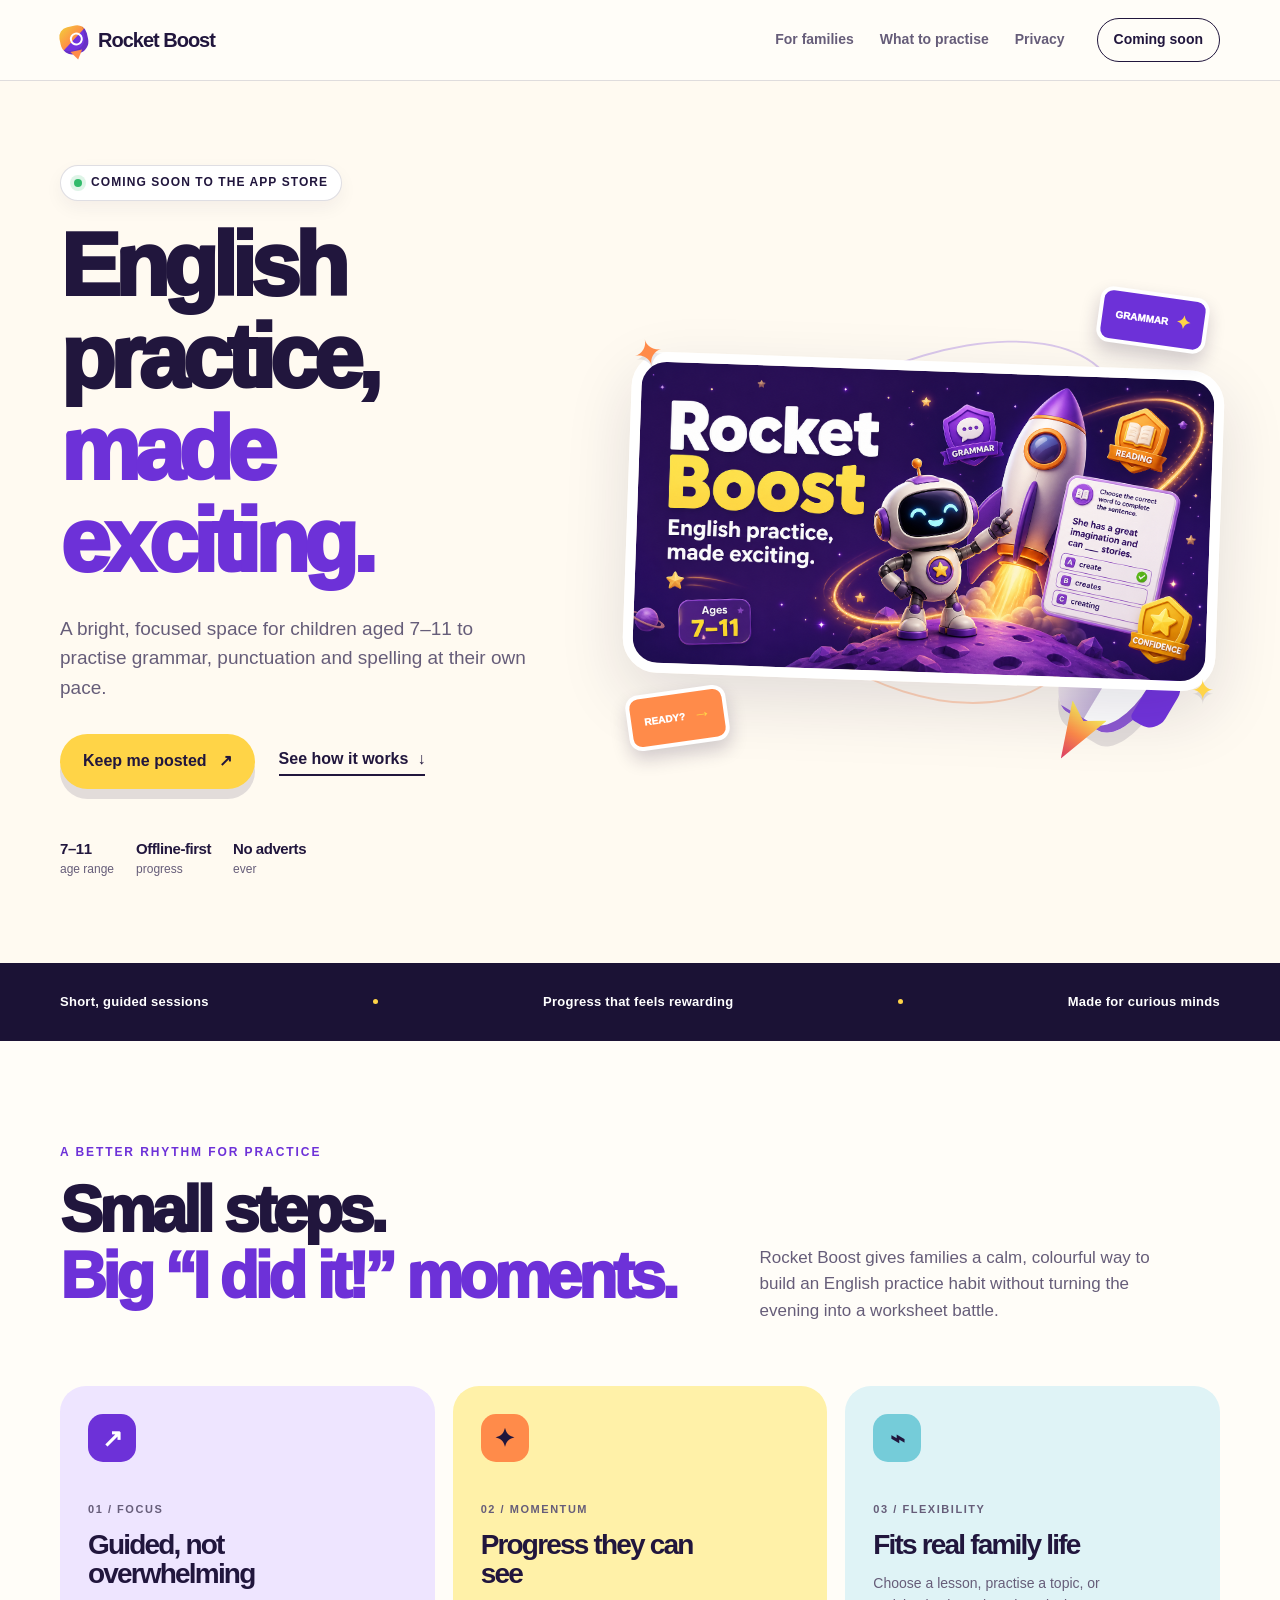
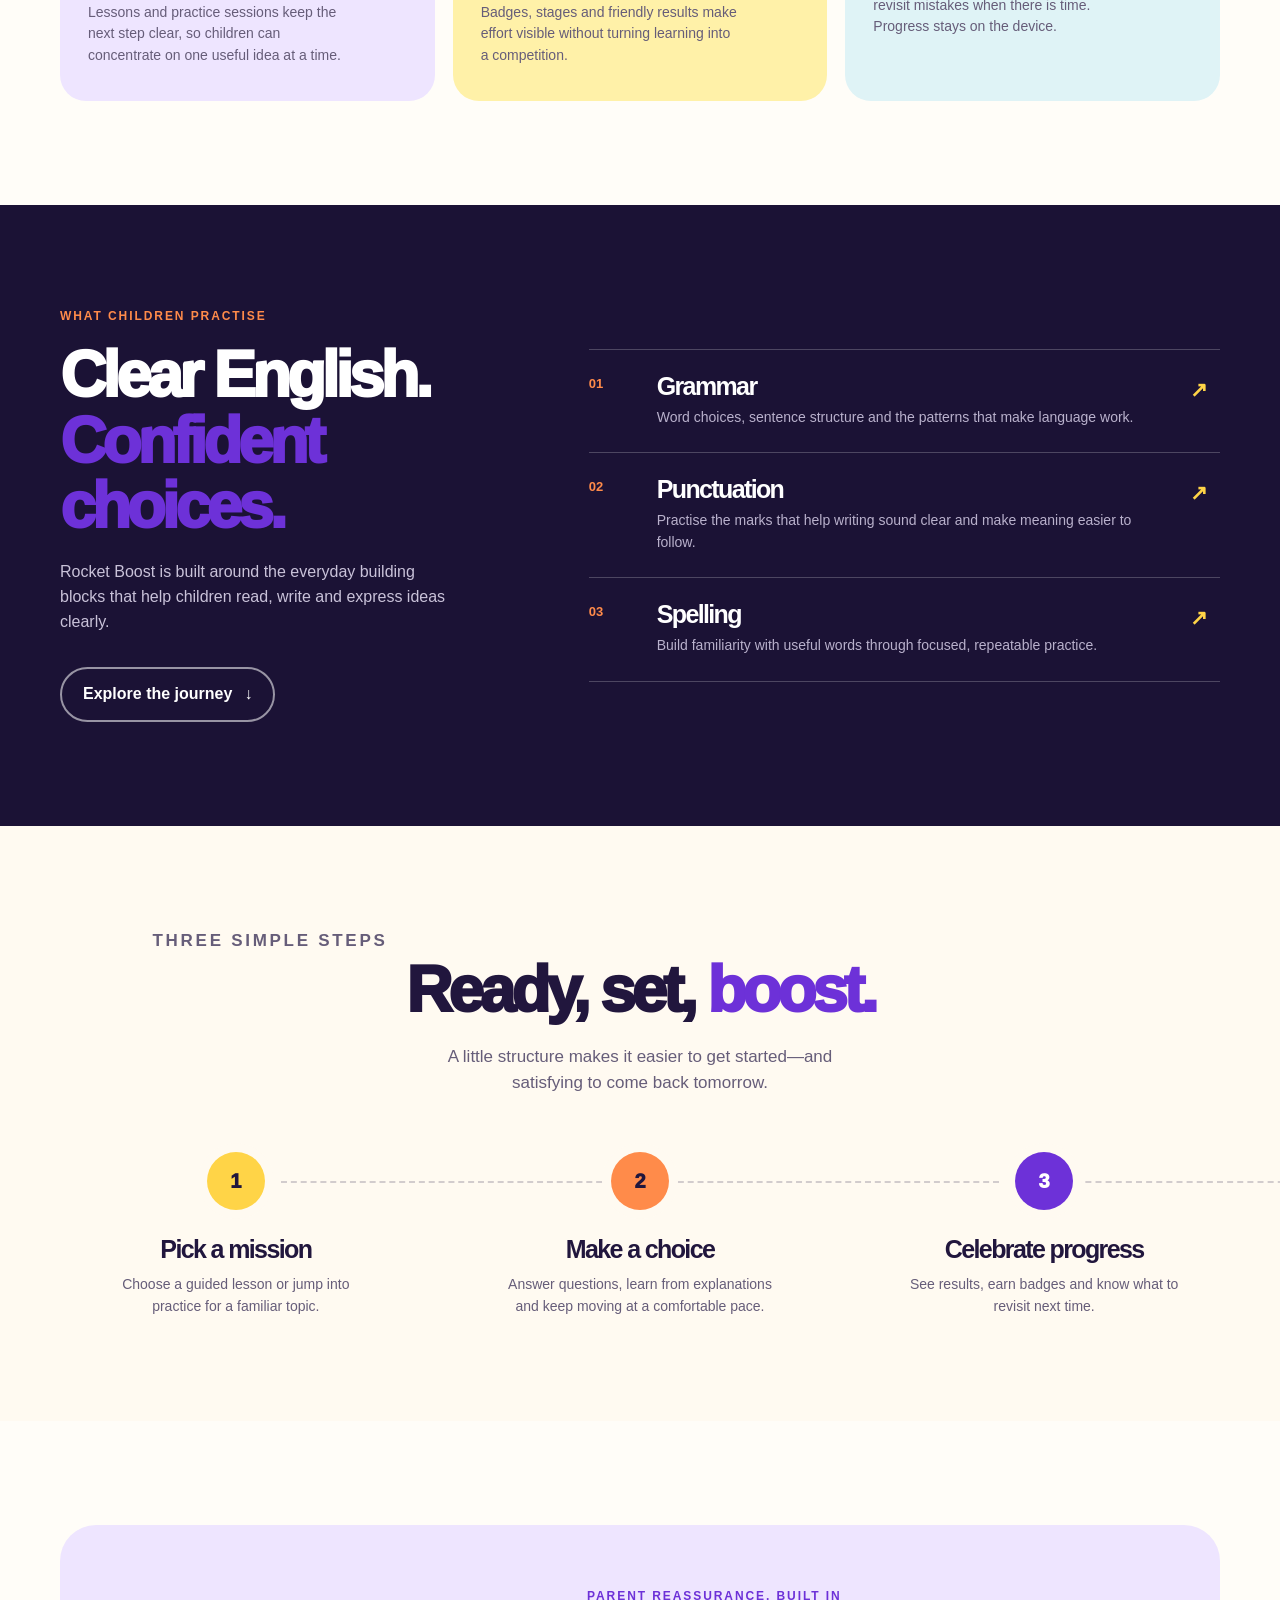
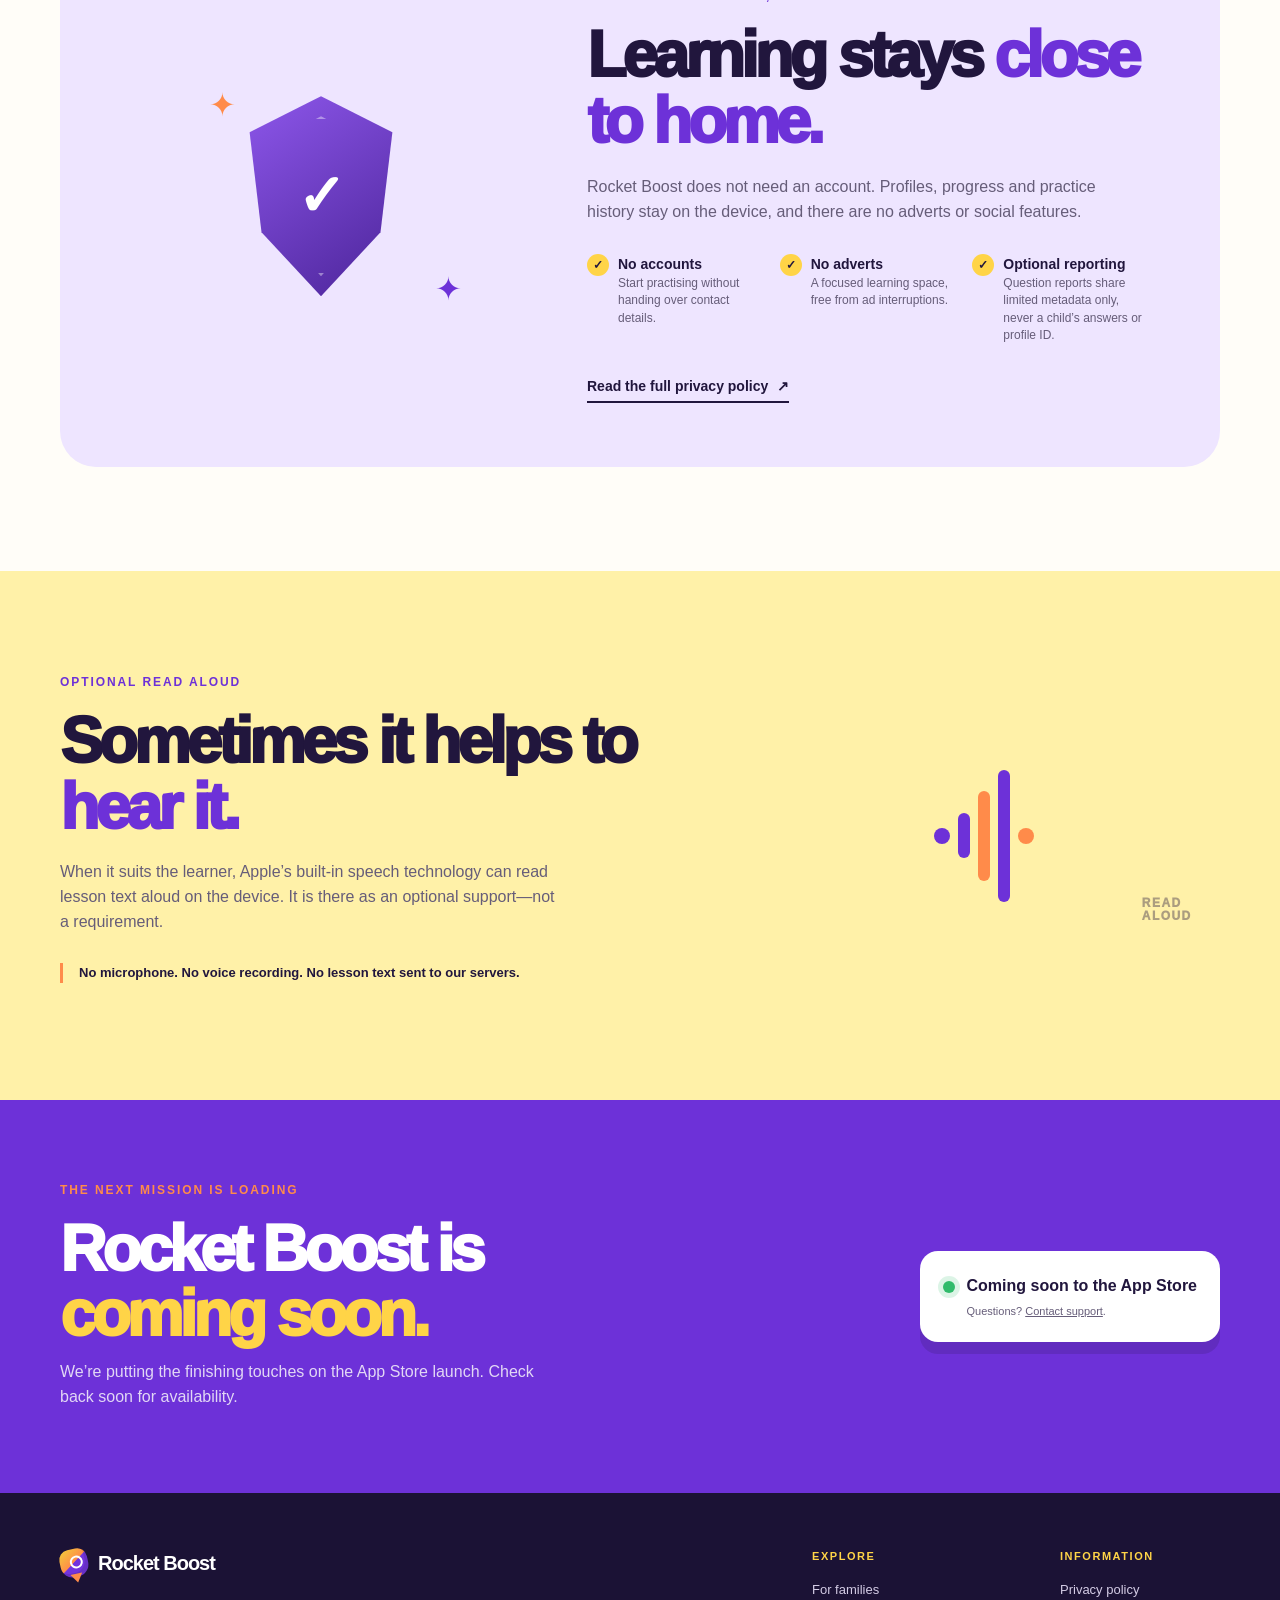
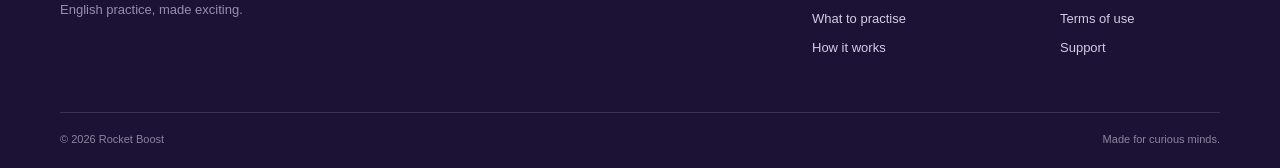
==== index.html @ f3c27bcc "Launch Rocket Boost Learning website" ====
<!doctype html>
<html lang="en-GB">
<head>
  <meta charset="utf-8">
  <meta name="viewport" content="width=device-width, initial-scale=1">
  <meta name="theme-color" content="#1b1235">
  <meta name="description" content="Rocket Boost makes English grammar, punctuation and spelling practice feel like a small, satisfying adventure.">
  <meta property="og:type" content="website">
  <meta property="og:title" content="Rocket Boost — English practice, made exciting.">
  <meta property="og:description" content="Guided English practice for children aged 7–11, with progress and badges that stay on the device.">
  <meta property="og:url" content="https://rocketboostlearning.github.io/">
  <meta property="og:image" content="https://rocketboostlearning.github.io/assets/og.png">
  <meta property="og:image:alt" content="Rocket Boost illustration with a friendly robot, a rocket and an English practice question">
  <meta name="twitter:card" content="summary_large_image">
  <meta name="twitter:title" content="Rocket Boost — English practice, made exciting.">
  <meta name="twitter:description" content="Guided English practice for children aged 7–11, with progress and badges that stay on the device.">
  <meta name="twitter:image" content="https://rocketboostlearning.github.io/assets/og.png">
  <link rel="canonical" href="https://rocketboostlearning.github.io/">
  <title>Rocket Boost | English practice, made exciting.</title>
  <link rel="stylesheet" href="./styles.css">
</head>
<body>
  <a class="skip-link" href="#main-content">Skip to content</a>

  <header class="site-header">
    <div class="shell nav-wrap">
      <a class="brand" href="./" aria-label="Rocket Boost home">
        <span class="brand-mark" aria-hidden="true"><span></span></span>
        <span>Rocket Boost</span>
      </a>
      <nav class="site-nav" aria-label="Main navigation">
        <a href="#why">For families</a>
        <a href="#practice">What to practise</a>
        <a href="#privacy">Privacy</a>
      </nav>
      <a class="nav-cta" href="#launch">Coming soon</a>
    </div>
  </header>

  <main id="main-content">
    <section class="hero section-pad">
      <div class="shell hero-grid">
        <div class="hero-copy">
          <p class="eyebrow"><span class="eyebrow-dot" aria-hidden="true"></span>Coming soon to the App Store</p>
          <h1>English practice,<br><em>made exciting.</em></h1>
          <p class="hero-lede">A bright, focused space for children aged 7–11 to practise grammar, punctuation and spelling at their own pace.</p>
          <div class="hero-actions">
            <a class="button button-primary" href="#launch">Keep me posted <span aria-hidden="true">↗</span></a>
            <a class="text-link" href="#why">See how it works <span aria-hidden="true">↓</span></a>
          </div>
          <div class="trust-row" aria-label="Product highlights">
            <span><strong>7–11</strong> age range</span>
            <span><strong>Offline-first</strong> progress</span>
            <span><strong>No adverts</strong> ever</span>
          </div>
        </div>
        <div class="hero-art">
          <div class="orbit orbit-one" aria-hidden="true"></div>
          <div class="orbit orbit-two" aria-hidden="true"></div>
          <div class="star star-one" aria-hidden="true">✦</div>
          <div class="star star-two" aria-hidden="true">✦</div>
          <div class="art-card art-card-top" aria-hidden="true"><span>GRAMMAR</span><b>✦</b></div>
          <div class="art-card art-card-bottom" aria-hidden="true"><span>READY?</span><b>→</b></div>
          <div class="rocket-scene" aria-hidden="true">
            <div class="rocket-window"></div>
            <div class="rocket-fin rocket-fin-left"></div>
            <div class="rocket-fin rocket-fin-right"></div>
            <div class="rocket-flame"></div>
          </div>
          <img class="hero-image" src="./assets/og.png" alt="Rocket Boost illustration with a friendly robot, a rocket and an English practice question">
        </div>
      </div>
    </section>

    <section class="signal-bar" aria-label="Rocket Boost features">
      <div class="shell signal-grid">
        <span>Short, guided sessions</span><i aria-hidden="true"></i>
        <span>Progress that feels rewarding</span><i aria-hidden="true"></i>
        <span>Made for curious minds</span>
      </div>
    </section>

    <section id="why" class="section-pad section-light">
      <div class="shell">
        <div class="section-intro split-intro">
          <div>
            <p class="kicker">A better rhythm for practice</p>
            <h2>Small steps.<br><span>Big “I did it!” moments.</span></h2>
          </div>
          <p>Rocket Boost gives families a calm, colourful way to build an English practice habit without turning the evening into a worksheet battle.</p>
        </div>
        <div class="feature-grid">
          <article class="feature-card feature-purple">
            <div class="feature-icon" aria-hidden="true">↗</div>
            <p class="card-number">01 / FOCUS</p>
            <h3>Guided, not overwhelming</h3>
            <p>Lessons and practice sessions keep the next step clear, so children can concentrate on one useful idea at a time.</p>
          </article>
          <article class="feature-card feature-yellow">
            <div class="feature-icon" aria-hidden="true">✦</div>
            <p class="card-number">02 / MOMENTUM</p>
            <h3>Progress they can see</h3>
            <p>Badges, stages and friendly results make effort visible without turning learning into a competition.</p>
          </article>
          <article class="feature-card feature-blue">
            <div class="feature-icon" aria-hidden="true">⌁</div>
            <p class="card-number">03 / FLEXIBILITY</p>
            <h3>Fits real family life</h3>
            <p>Choose a lesson, practise a topic, or revisit mistakes when there is time. Progress stays on the device.</p>
          </article>
        </div>
      </div>
    </section>

    <section id="practice" class="section-pad section-dark">
      <div class="shell practice-grid">
        <div class="practice-copy">
          <p class="kicker kicker-warm">What children practise</p>
          <h2>Clear English.<br><span>Confident choices.</span></h2>
          <p>Rocket Boost is built around the everyday building blocks that help children read, write and express ideas clearly.</p>
          <a class="button button-outline" href="#journey">Explore the journey <span aria-hidden="true">↓</span></a>
        </div>
        <div class="topic-list">
          <div class="topic-item"><span class="topic-num">01</span><div><h3>Grammar</h3><p>Word choices, sentence structure and the patterns that make language work.</p></div><span class="topic-arrow" aria-hidden="true">↗</span></div>
          <div class="topic-item"><span class="topic-num">02</span><div><h3>Punctuation</h3><p>Practise the marks that help writing sound clear and make meaning easier to follow.</p></div><span class="topic-arrow" aria-hidden="true">↗</span></div>
          <div class="topic-item"><span class="topic-num">03</span><div><h3>Spelling</h3><p>Build familiarity with useful words through focused, repeatable practice.</p></div><span class="topic-arrow" aria-hidden="true">↗</span></div>
        </div>
      </div>
    </section>

    <section id="journey" class="section-pad journey-section">
      <div class="shell">
        <div class="section-intro centered-intro">
          <p class="kicker">Three simple steps</p>
          <h2>Ready, set, <span>boost.</span></h2>
          <p>A little structure makes it easier to get started—and satisfying to come back tomorrow.</p>
        </div>
        <div class="journey-grid">
          <article class="journey-step"><span class="step-badge">1</span><div class="step-line" aria-hidden="true"></div><h3>Pick a mission</h3><p>Choose a guided lesson or jump into practice for a familiar topic.</p></article>
          <article class="journey-step"><span class="step-badge">2</span><div class="step-line" aria-hidden="true"></div><h3>Make a choice</h3><p>Answer questions, learn from explanations and keep moving at a comfortable pace.</p></article>
          <article class="journey-step"><span class="step-badge">3</span><div class="step-line" aria-hidden="true"></div><h3>Celebrate progress</h3><p>See results, earn badges and know what to revisit next time.</p></article>
        </div>
      </div>
    </section>

    <section id="privacy" class="section-pad privacy-section">
      <div class="shell privacy-panel">
        <div class="privacy-illustration" aria-hidden="true">
          <div class="shield"><span>✓</span></div>
          <div class="privacy-spark spark-a">✦</div><div class="privacy-spark spark-b">✦</div>
        </div>
        <div class="privacy-copy">
          <p class="kicker">Parent reassurance, built in</p>
          <h2>Learning stays <span>close to home.</span></h2>
          <p>Rocket Boost does not need an account. Profiles, progress and practice history stay on the device, and there are no adverts or social features.</p>
          <div class="privacy-points">
            <div><span aria-hidden="true">✓</span><p><strong>No accounts</strong><br>Start practising without handing over contact details.</p></div>
            <div><span aria-hidden="true">✓</span><p><strong>No adverts</strong><br>A focused learning space, free from ad interruptions.</p></div>
            <div><span aria-hidden="true">✓</span><p><strong>Optional reporting</strong><br>Question reports share limited metadata only, never a child’s answers or profile ID.</p></div>
          </div>
          <a class="text-link dark-link" href="./privacy.html">Read the full privacy policy <span aria-hidden="true">↗</span></a>
        </div>
      </div>
    </section>

    <section class="section-pad read-aloud-section">
      <div class="shell read-aloud-grid">
        <div class="read-aloud-copy">
          <p class="kicker">Optional Read Aloud</p>
          <h2>Sometimes it helps to <span>hear it.</span></h2>
          <p>When it suits the learner, Apple’s built-in speech technology can read lesson text aloud on the device. It is there as an optional support—not a requirement.</p>
          <p class="muted-note">No microphone. No voice recording. No lesson text sent to our servers.</p>
        </div>
        <div class="sound-visual" aria-hidden="true">
          <span class="sound-dot"></span><span class="sound-wave wave-one"></span><span class="sound-wave wave-two"></span><span class="sound-wave wave-three"></span><span class="sound-dot sound-dot-end"></span>
          <div class="sound-label">READ<br>ALOUD</div>
        </div>
      </div>
    </section>

    <section id="launch" class="launch-section">
      <div class="shell launch-panel">
        <div><p class="kicker kicker-warm">The next mission is loading</p><h2>Rocket Boost is<br><span>coming soon.</span></h2><p class="launch-copy">We’re putting the finishing touches on the App Store launch. Check back soon for availability.</p></div>
        <div class="launch-status"><span class="status-light" aria-hidden="true"></span><strong>Coming soon to the App Store</strong><span class="status-note">Questions? <a href="mailto:rocketboostlearning@gmail.com">Contact support</a>.</span></div>
      </div>
    </section>
  </main>

  <footer class="site-footer">
    <div class="shell footer-top">
      <div><a class="brand footer-brand" href="./"><span class="brand-mark" aria-hidden="true"><span></span></span><span>Rocket Boost</span></a><p>English practice, made exciting.</p></div>
      <div class="footer-links"><div><p class="footer-label">Explore</p><a href="#why">For families</a><a href="#practice">What to practise</a><a href="#journey">How it works</a></div><div><p class="footer-label">Information</p><a href="./privacy.html">Privacy policy</a><a href="./terms.html">Terms of use</a><a href="mailto:rocketboostlearning@gmail.com">Support</a></div></div>
    </div>
    <div class="shell footer-bottom"><span>© 2026 Rocket Boost</span><span>Made for curious minds.</span></div>
  </footer>
</body>
</html>
---- styles.css ----
:root {
  --ink: #21163d;
  --muted: #665d79;
  --purple: #6d31d8;
  --violet: #3b1b83;
  --deep: #1b1235;
  --yellow: #ffd447;
  --orange: #ff8b4a;
  --cream: #fffaf1;
  --paper: #fffdf8;
  --line: rgba(33, 22, 61, .14);
  --shadow: 0 24px 65px rgba(33, 22, 61, .13);
  --radius: 26px;
  --shell: 1160px;
}

* { box-sizing: border-box; }
html { scroll-behavior: smooth; }
body { margin: 0; color: var(--ink); background: var(--paper); font-family: Inter, ui-sans-serif, -apple-system, BlinkMacSystemFont, "Segoe UI", sans-serif; font-size: 16px; line-height: 1.55; }
a { color: inherit; }
img { max-width: 100%; display: block; }
.shell { width: min(calc(100% - 48px), var(--shell)); margin: 0 auto; }
.skip-link { position: absolute; left: 16px; top: -60px; z-index: 10; background: var(--yellow); color: var(--ink); padding: 12px 16px; border-radius: 0 0 12px 12px; font-weight: 800; text-decoration: none; }
.skip-link:focus { top: 0; }
.site-header { position: relative; z-index: 3; background: var(--paper); border-bottom: 1px solid var(--line); }
.nav-wrap { min-height: 80px; display: flex; align-items: center; gap: 32px; }
.brand { display: inline-flex; align-items: center; gap: 10px; font-weight: 900; font-size: 20px; letter-spacing: -.05em; text-decoration: none; white-space: nowrap; }
.brand-mark { position: relative; width: 28px; height: 28px; display: inline-block; border-radius: 10px 10px 12px 12px; background: linear-gradient(145deg, #f3c83b 5%, #ff8f47 48%, #7334de 50%); transform: rotate(-12deg); box-shadow: inset -3px -4px 0 rgba(33,22,61,.15); }
.brand-mark::before { content: ""; position: absolute; width: 9px; height: 9px; left: 10px; top: 7px; border: 2px solid white; border-radius: 50%; }
.brand-mark span { position: absolute; bottom: -6px; left: 8px; border-left: 6px solid transparent; border-right: 6px solid transparent; border-top: 9px solid #ff8b4a; }
.site-nav { display: flex; align-items: center; gap: 26px; margin-left: auto; }
.site-nav a, .nav-cta { text-decoration: none; font-size: 14px; font-weight: 750; }
.site-nav a { color: var(--muted); }
.site-nav a:hover, .site-nav a:focus-visible { color: var(--purple); }
.nav-cta { color: var(--ink); padding: 10px 16px; border: 1px solid var(--ink); border-radius: 999px; }
.nav-cta:hover, .nav-cta:focus-visible { background: var(--ink); color: white; }
.section-pad { padding: 104px 0; }
.hero { overflow: hidden; background: var(--cream); padding-top: 84px; padding-bottom: 84px; }
.hero-grid { display: grid; grid-template-columns: .92fr 1.08fr; align-items: center; gap: 62px; }
.eyebrow, .kicker { margin: 0 0 18px; color: var(--purple); font-size: 12px; font-weight: 900; letter-spacing: .16em; line-height: 1.3; text-transform: uppercase; }
.eyebrow { display: inline-flex; align-items: center; gap: 9px; color: var(--ink); background: white; border: 1px solid var(--line); border-radius: 999px; padding: 9px 13px; letter-spacing: .09em; box-shadow: 0 7px 18px rgba(33,22,61,.05); }
.eyebrow-dot { width: 8px; height: 8px; background: #31bb6b; border-radius: 50%; box-shadow: 0 0 0 4px rgba(49,187,107,.16); }
h1, h2, h3, p { margin-top: 0; }
h1, h2, h3 { line-height: 1.03; letter-spacing: -.065em; }
h1 { max-width: 650px; margin-bottom: 26px; font-size: clamp(54px, 7vw, 91px); font-weight: 950; }
h1 em { color: var(--purple); font-style: normal; }
.hero-lede { max-width: 475px; margin-bottom: 32px; color: var(--muted); font-size: 19px; line-height: 1.55; }
.hero-actions { display: flex; align-items: center; gap: 24px; flex-wrap: wrap; }
.button { display: inline-flex; align-items: center; justify-content: center; gap: 12px; min-height: 50px; padding: 13px 21px; border: 2px solid transparent; border-radius: 999px; font-weight: 850; text-decoration: none; transition: transform .2s ease, box-shadow .2s ease, background .2s ease; }
.button:hover, .button:focus-visible { transform: translateY(-2px); }
.button-primary { color: var(--ink); background: var(--yellow); box-shadow: 0 10px 0 rgba(33,22,61,.13); }
.button-primary:hover, .button-primary:focus-visible { box-shadow: 0 13px 0 rgba(33,22,61,.13); }
.button-outline { color: white; border-color: rgba(255,255,255,.55); }
.button-outline:hover, .button-outline:focus-visible { background: white; color: var(--deep); }
.text-link { display: inline-flex; align-items: center; gap: 9px; font-weight: 850; text-decoration: none; border-bottom: 2px solid currentColor; padding-bottom: 3px; }
.text-link:hover, .text-link:focus-visible { color: var(--purple); }
.trust-row { display: flex; gap: 22px; flex-wrap: wrap; margin-top: 48px; color: var(--muted); font-size: 12px; }
.trust-row strong { display: block; color: var(--ink); font-size: 15px; letter-spacing: -.03em; }
.hero-art { position: relative; min-height: 560px; display: grid; align-items: center; justify-items: center; }
.hero-image { position: relative; z-index: 1; width: min(100%, 600px); border: 10px solid white; border-radius: 35px; box-shadow: var(--shadow); transform: rotate(2deg); }
.orbit { position: absolute; z-index: 0; width: 84%; height: 45%; border: 2px solid rgba(109,49,216,.25); border-radius: 50%; transform: rotate(-28deg); }
.orbit-one { left: 3%; top: 24%; }
.orbit-two { left: 12%; top: 33%; width: 68%; border-color: rgba(255,139,74,.35); transform: rotate(32deg); }
.star { position: absolute; z-index: 2; color: var(--orange); font-size: 36px; text-shadow: 0 4px 0 rgba(33,22,61,.1); }
.star-one { left: 1%; top: 15%; transform: rotate(-15deg); }.star-two { right: 1%; bottom: 16%; color: var(--yellow); font-size: 28px; }
.art-card { position: absolute; z-index: 2; display: flex; align-items: center; gap: 8px; color: white; background: var(--purple); border: 4px solid white; padding: 10px 13px; border-radius: 13px; font-size: 10px; font-weight: 950; box-shadow: 0 9px 18px rgba(33,22,61,.2); }
.art-card b { color: var(--yellow); font-size: 18px; }.art-card-top { right: 2%; top: 9%; transform: rotate(8deg); }.art-card-bottom { left: 0%; bottom: 10%; background: var(--orange); transform: rotate(-8deg); }
.rocket-scene { position: absolute; z-index: 0; right: 7%; bottom: 12%; width: 95px; height: 190px; border-radius: 55% 55% 35% 35%; background: linear-gradient(90deg, #fbf2f2, #c9b9db 49%, #fff 50%); transform: rotate(31deg); box-shadow: inset -9px -3px 0 #8d59d2, 7px 12px 0 rgba(33,22,61,.12); }
.rocket-window { position: absolute; left: 26px; top: 35px; width: 43px; height: 43px; border: 8px solid #ff8b4a; border-radius: 50%; background: #392273; }.rocket-fin { position: absolute; bottom: 27px; width: 31px; height: 60px; background: #7334de; }.rocket-fin-left { left: -22px; border-radius: 18px 0 5px 18px; }.rocket-fin-right { right: -22px; border-radius: 0 18px 18px 5px; }.rocket-flame { position: absolute; left: 28px; bottom: -43px; width: 40px; height: 56px; background: linear-gradient(#fff45c,#ff8b4a,#db3b67); clip-path: polygon(50% 100%, 0 0, 50% 22%, 100% 0); }
.signal-bar { color: white; background: var(--deep); }.signal-grid { display: flex; justify-content: space-between; align-items: center; gap: 20px; min-height: 78px; font-size: 13px; font-weight: 800; letter-spacing: .02em; }.signal-grid i { width: 5px; height: 5px; background: var(--yellow); border-radius: 50%; }
.section-light { background: var(--paper); }.section-intro { margin-bottom: 56px; }.split-intro { display: grid; grid-template-columns: 1fr .72fr; gap: 60px; align-items: end; }.section-intro h2, .practice-copy h2, .privacy-copy h2, .read-aloud-copy h2, .launch-panel h2 { margin-bottom: 20px; font-size: clamp(42px, 5vw, 67px); font-weight: 930; }.section-intro h2 span, .practice-copy h2 span, .privacy-copy h2 span, .read-aloud-copy h2 span, .launch-panel h2 span { color: var(--purple); }.section-intro > p { margin-bottom: 6px; max-width: 420px; color: var(--muted); font-size: 17px; }.feature-grid { display: grid; grid-template-columns: repeat(3, 1fr); gap: 18px; }.feature-card { min-height: 315px; padding: 28px; border-radius: var(--radius); }.feature-purple { background: #eee5ff; }.feature-yellow { background: #fff1a8; }.feature-blue { background: #dff3f6; }.feature-icon { display: grid; place-items: center; width: 48px; height: 48px; margin-bottom: 39px; color: white; background: var(--purple); border-radius: 15px; font-size: 25px; font-weight: 900; }.feature-yellow .feature-icon { color: var(--ink); background: var(--orange); }.feature-blue .feature-icon { color: var(--ink); background: #75ccd9; }.card-number { margin-bottom: 13px; color: var(--muted); font-size: 11px; font-weight: 900; letter-spacing: .14em; }.feature-card h3 { max-width: 245px; margin-bottom: 13px; font-size: 28px; }.feature-card p:last-child { max-width: 260px; margin-bottom: 0; color: var(--muted); font-size: 14px; }
.section-dark { color: white; background: var(--deep); }.practice-grid { display: grid; grid-template-columns: .82fr 1.18fr; gap: 90px; align-items: center; }.kicker-warm { color: var(--orange); }.practice-copy > p:not(.kicker) { max-width: 390px; margin-bottom: 32px; color: #c9c2d9; }.topic-list { border-top: 1px solid rgba(255,255,255,.22); }.topic-item { display: grid; grid-template-columns: 50px 1fr 30px; gap: 18px; align-items: start; padding: 24px 0; border-bottom: 1px solid rgba(255,255,255,.22); }.topic-num, .topic-arrow { color: var(--orange); font-size: 13px; font-weight: 900; }.topic-item h3 { margin-bottom: 7px; font-size: 25px; }.topic-item p { max-width: 490px; margin-bottom: 0; color: #b9b1cc; font-size: 14px; }.topic-arrow { color: var(--yellow); font-size: 21px; }
.journey-section { background: var(--cream); }.centered-intro { text-align: center; }.centered-intro > p:last-child { margin: 0 auto; }.journey-grid { display: grid; grid-template-columns: repeat(3, 1fr); gap: 0; }.journey-step { position: relative; padding: 0 35px; text-align: center; }.journey-step:first-child { padding-left: 0; }.journey-step:last-child { padding-right: 0; }.step-badge { position: relative; z-index: 1; display: grid; place-items: center; width: 58px; height: 58px; margin: 0 auto 27px; color: var(--ink); background: var(--yellow); border-radius: 50%; font-size: 20px; font-weight: 950; box-shadow: 0 0 0 9px var(--cream); }.journey-step:nth-child(2) .step-badge { background: var(--orange); }.journey-step:nth-child(3) .step-badge { color: white; background: var(--purple); }.step-line { position: absolute; top: 29px; left: calc(50% + 28px); width: calc(100% - 56px); border-top: 2px dashed rgba(33,22,61,.2); }.journey-step h3 { margin-bottom: 11px; font-size: 25px; }.journey-step p { max-width: 270px; margin: 0 auto; color: var(--muted); font-size: 14px; }
.privacy-section { background: var(--paper); }.privacy-panel { display: grid; grid-template-columns: .8fr 1.2fr; gap: 80px; align-items: center; padding: 64px 75px; background: #eee5ff; border-radius: 36px; overflow: hidden; }.privacy-illustration { position: relative; min-height: 275px; display: grid; place-items: center; }.shield { position: relative; display: grid; place-items: center; width: 170px; height: 200px; color: white; background: linear-gradient(145deg, #8f58ed, #4a2397); clip-path: polygon(50% 0, 92% 18%, 85% 68%, 50% 100%, 15% 68%, 8% 18%); box-shadow: 0 15px 30px rgba(59,27,131,.2); }.shield::before { content: ""; position: absolute; inset: 20px; border: 3px solid rgba(255,255,255,.4); clip-path: polygon(50% 0, 92% 18%, 85% 68%, 50% 100%, 15% 68%, 8% 18%); }.shield span { position: relative; font-size: 58px; font-weight: 900; }.privacy-spark { position: absolute; color: var(--orange); font-size: 32px; }.spark-a { top: 22px; left: 20%; }.spark-b { right: 12%; bottom: 19px; color: var(--purple); }.privacy-copy > p:not(.kicker) { max-width: 520px; color: var(--muted); }.privacy-points { display: grid; grid-template-columns: repeat(3, 1fr); gap: 20px; margin: 30px 0; }.privacy-points > div { display: flex; gap: 9px; align-items: flex-start; }.privacy-points span { display: grid; place-items: center; flex: 0 0 22px; height: 22px; color: var(--ink); background: var(--yellow); border-radius: 50%; font-size: 12px; font-weight: 950; }.privacy-points p { margin: 0; color: var(--muted); font-size: 12px; line-height: 1.45; }.privacy-points strong { color: var(--ink); font-size: 14px; }.dark-link { color: var(--ink); font-size: 14px; }
.read-aloud-section { background: #fff1a8; }.read-aloud-grid { display: grid; grid-template-columns: 1fr .8fr; gap: 100px; align-items: center; }.read-aloud-copy > p:not(.kicker) { max-width: 500px; color: var(--muted); }.muted-note { margin-top: 28px; padding-left: 16px; border-left: 3px solid var(--orange); color: var(--ink) !important; font-size: 13px; font-weight: 800; }.sound-visual { position: relative; min-height: 170px; display: flex; align-items: center; justify-content: center; gap: 8px; }.sound-wave { display: block; width: 12px; border-radius: 20px; background: var(--purple); }.wave-one { height: 45px; }.wave-two { height: 90px; background: var(--orange); }.wave-three { height: 132px; }.sound-dot { width: 16px; height: 16px; background: var(--purple); border-radius: 50%; }.sound-dot-end { background: var(--orange); }.sound-label { position: absolute; right: 6%; bottom: -3px; color: rgba(33,22,61,.38); font-size: 12px; font-weight: 950; letter-spacing: .12em; line-height: 1.1; }
.launch-section { color: white; background: var(--purple); padding: 83px 0; }.launch-panel { display: flex; align-items: center; justify-content: space-between; gap: 60px; }.launch-panel h2 { margin-bottom: 12px; }.launch-panel h2 span { color: var(--yellow); }.launch-copy { max-width: 480px; margin-bottom: 0; color: #e2d7f5; }.launch-status { display: grid; grid-template-columns: auto 1fr; align-items: center; gap: 0 12px; min-width: 290px; padding: 23px; color: var(--ink); background: white; border-radius: 18px; box-shadow: 0 12px 0 rgba(33,22,61,.16); }.status-light { width: 12px; height: 12px; background: #31bb6b; border-radius: 50%; box-shadow: 0 0 0 5px rgba(49,187,107,.17); }.status-note { grid-column: 2; margin-top: 5px; color: var(--muted); font-size: 11px; line-height: 1.35; }
.site-footer { color: #d4cce5; background: var(--deep); padding: 55px 0 20px; }.footer-top { display: flex; justify-content: space-between; gap: 60px; }.footer-brand { color: white; }.footer-top > div:first-child > p { margin: 15px 0 0; color: #998eaf; font-size: 13px; }.footer-links { display: flex; gap: 88px; }.footer-links > div { display: grid; align-content: start; gap: 9px; min-width: 160px; }.footer-label { margin-bottom: 6px; color: var(--yellow); font-size: 11px; font-weight: 900; letter-spacing: .14em; text-transform: uppercase; }.footer-links a, .coming-link { color: #d4cce5; font-size: 13px; text-decoration: none; }.footer-links a:hover, .footer-links a:focus-visible { color: white; }.coming-link { color: #8e849f; }.footer-bottom { display: flex; justify-content: space-between; gap: 20px; margin-top: 54px; padding-top: 18px; border-top: 1px solid rgba(255,255,255,.14); color: #8e849f; font-size: 11px; }

/* Legal pages */
.legal-hero { padding: 70px 0 55px; background: var(--cream); border-bottom: 1px solid var(--line); }.legal-hero h1 { margin-bottom: 15px; font-size: clamp(46px, 6vw, 76px); }.legal-hero p { max-width: 630px; margin-bottom: 0; color: var(--muted); font-size: 17px; }.legal-wrap { display: grid; grid-template-columns: 205px minmax(0, 760px); gap: 75px; padding-top: 64px; padding-bottom: 95px; }.legal-toc { position: sticky; top: 25px; align-self: start; }.legal-toc p { margin-bottom: 13px; color: var(--purple); font-size: 11px; font-weight: 900; letter-spacing: .15em; text-transform: uppercase; }.legal-toc a { display: block; margin-bottom: 8px; color: var(--muted); font-size: 12px; text-decoration: none; }.legal-toc a:hover, .legal-toc a:focus-visible { color: var(--purple); }.legal-content h2 { margin: 44px 0 13px; font-size: 29px; }.legal-content h2:first-child { margin-top: 0; }.legal-content h3 { margin: 25px 0 9px; font-size: 20px; letter-spacing: -.04em; }.legal-content p, .legal-content li { color: var(--muted); font-size: 15px; }.legal-content ul { padding-left: 23px; }.legal-content li { margin: 6px 0; }.legal-content a { color: var(--purple); }.legal-meta { margin-top: -6px; color: var(--muted); font-size: 13px; }.legal-footer { margin-top: 35px; padding-top: 25px; border-top: 1px solid var(--line); }

@media (max-width: 900px) {
  .hero-grid, .practice-grid, .privacy-panel, .read-aloud-grid { grid-template-columns: 1fr; gap: 48px; }
  .hero-copy { max-width: 650px; }.hero-art { min-height: 440px; max-width: 650px; }.hero-image { width: min(100%, 560px); }.rocket-scene { right: 10%; bottom: 8%; transform: rotate(25deg) scale(.8); }.split-intro { gap: 20px; }.privacy-panel { padding: 52px 45px; }.privacy-illustration { min-height: 210px; }.read-aloud-grid { gap: 30px; }.sound-visual { min-height: 120px; }.launch-panel { align-items: flex-start; flex-direction: column; gap: 30px; }.legal-wrap { grid-template-columns: 1fr; gap: 35px; }.legal-toc { position: static; display: flex; gap: 16px; flex-wrap: wrap; }.legal-toc p { width: 100%; margin-bottom: 0; }.legal-toc a { margin: 0; }
}
@media (max-width: 680px) {
  .shell { width: min(calc(100% - 32px), var(--shell)); }.site-nav { display: none; }.nav-wrap { min-height: 70px; gap: 15px; }.nav-cta { margin-left: auto; padding: 8px 12px; font-size: 12px; }.section-pad { padding: 72px 0; }.hero { padding-top: 58px; padding-bottom: 56px; }.hero-lede { font-size: 17px; }.hero-art { min-height: 300px; margin-top: 10px; }.hero-image { border-width: 6px; border-radius: 22px; }.orbit { width: 95%; }.art-card { display: none; }.rocket-scene { right: -2%; bottom: -2%; transform: rotate(25deg) scale(.55); }.star { font-size: 24px; }.trust-row { gap: 14px; margin-top: 35px; }.signal-grid { justify-content: center; flex-direction: column; gap: 7px; padding: 18px 0; text-align: center; }.signal-grid i { display: none; }.split-intro, .feature-grid, .journey-grid, .privacy-points { grid-template-columns: 1fr; }.section-intro { margin-bottom: 35px; }.feature-card { min-height: auto; }.feature-icon { margin-bottom: 24px; }.practice-grid { gap: 38px; }.topic-item { grid-template-columns: 36px 1fr 20px; gap: 10px; }.topic-item h3 { font-size: 22px; }.journey-grid { gap: 35px; }.journey-step, .journey-step:first-child, .journey-step:last-child { padding: 0; }.step-line { display: none; }.privacy-panel { gap: 30px; padding: 38px 24px; border-radius: 25px; }.privacy-points { gap: 14px; }.privacy-illustration { min-height: 180px; }.shield { transform: scale(.8); }.footer-top, .footer-links { flex-direction: column; gap: 35px; }.footer-links { display: flex; gap: 25px; }.footer-bottom { margin-top: 35px; flex-direction: column; gap: 5px; }.legal-hero { padding: 52px 0 40px; }.legal-wrap { padding-top: 42px; }.legal-content h2 { font-size: 26px; }.draft-banner { font-size: 12px; }.launch-status { min-width: 0; width: 100%; }
}
@media (prefers-reduced-motion: reduce) { html { scroll-behavior: auto; }.button { transition: none; } }
:focus-visible { outline: 3px solid var(--orange); outline-offset: 4px; }
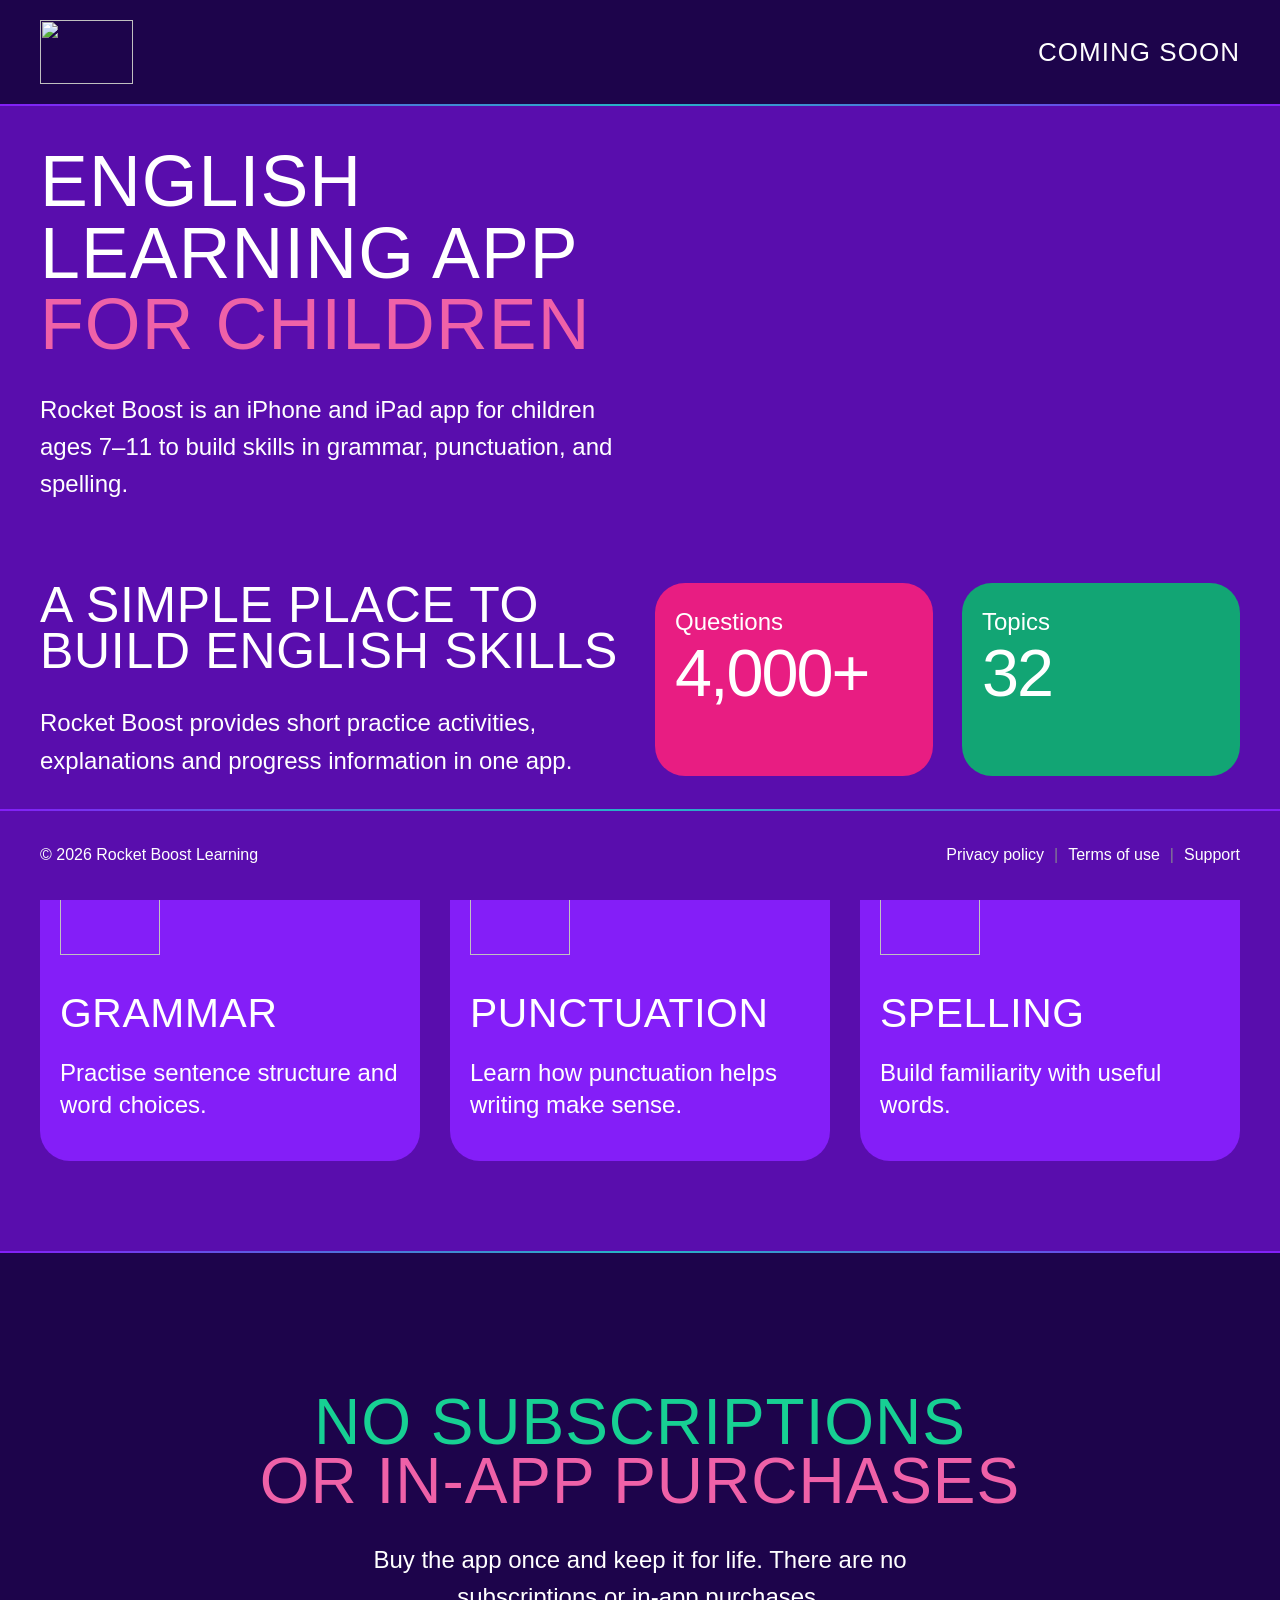
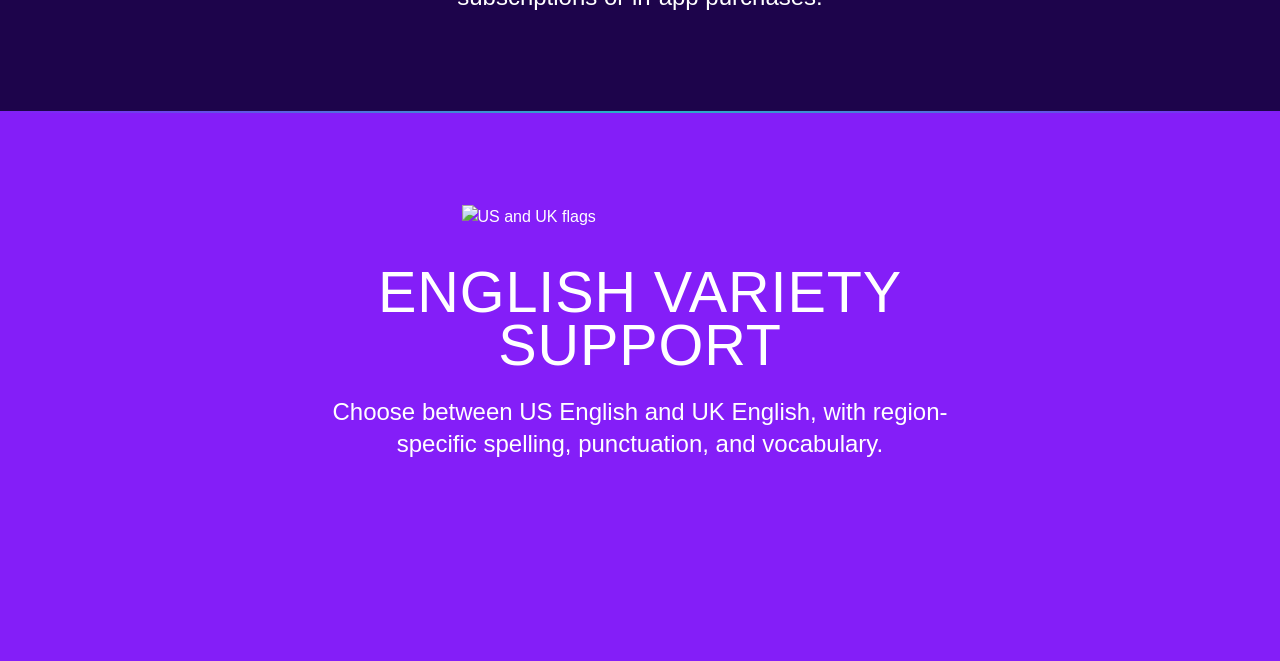
==== commit 7b25b3c5: "Sync updated website pages" ====
--- a/index.html
+++ b/index.html
@@ -4,36 +4,27 @@
   <meta charset="utf-8">
   <meta name="viewport" content="width=device-width, initial-scale=1">
   <meta name="theme-color" content="#1b1235">
-  <meta name="description" content="Rocket Boost makes English grammar, punctuation and spelling practice feel like a small, satisfying adventure.">
+  <meta name="description" content="Rocket Boost is an iPhone and iPad app for children ages 7–11 to build skills in grammar, punctuation, and spelling.">
   <meta property="og:type" content="website">
-  <meta property="og:title" content="Rocket Boost — English practice, made exciting.">
-  <meta property="og:description" content="Guided English practice for children aged 7–11, with progress and badges that stay on the device.">
+  <meta property="og:title" content="Rocket Boost | English practice for children">
+  <meta property="og:description" content="An iPhone and iPad app that builds grammar, punctuation, and spelling skills, with optional Read Aloud support.">
   <meta property="og:url" content="https://rocketboostlearning.github.io/">
-  <meta property="og:image" content="https://rocketboostlearning.github.io/assets/og.png">
-  <meta property="og:image:alt" content="Rocket Boost illustration with a friendly robot, a rocket and an English practice question">
-  <meta name="twitter:card" content="summary_large_image">
-  <meta name="twitter:title" content="Rocket Boost — English practice, made exciting.">
-  <meta name="twitter:description" content="Guided English practice for children aged 7–11, with progress and badges that stay on the device.">
-  <meta name="twitter:image" content="https://rocketboostlearning.github.io/assets/og.png">
+  <meta name="twitter:card" content="summary">
+  <meta name="twitter:title" content="Rocket Boost | English practice for children">
+  <meta name="twitter:description" content="An iPhone and iPad app that builds grammar, punctuation, and spelling skills, with optional Read Aloud support.">
   <link rel="canonical" href="https://rocketboostlearning.github.io/">
-  <title>Rocket Boost | English practice, made exciting.</title>
+  <title>Rocket Boost | English practice for children</title>
   <link rel="stylesheet" href="./styles.css">
 </head>
-<body>
+<body class="homepage">
   <a class="skip-link" href="#main-content">Skip to content</a>
 
   <header class="site-header">
     <div class="shell nav-wrap">
-      <a class="brand" href="./" aria-label="Rocket Boost home">
-        <span class="brand-mark" aria-hidden="true"><span></span></span>
-        <span>Rocket Boost</span>
+      <a class="brand" href="./index.html" aria-label="Rocket Boost home">
+        <img class="brand-logo" src="./assets/logo.svg" alt="">
       </a>
-      <nav class="site-nav" aria-label="Main navigation">
-        <a href="#why">For families</a>
-        <a href="#practice">What to practise</a>
-        <a href="#privacy">Privacy</a>
-      </nav>
-      <a class="nav-cta" href="#launch">Coming soon</a>
+      <span class="app-store-status">Coming soon</span>
     </div>
   </header>
 
@@ -42,156 +33,59 @@
       <div class="shell hero-grid">
         <div class="hero-copy">
           <p class="eyebrow"><span class="eyebrow-dot" aria-hidden="true"></span>Coming soon to the App Store</p>
-          <h1>English practice,<br><em>made exciting.</em></h1>
-          <p class="hero-lede">A bright, focused space for children aged 7–11 to practise grammar, punctuation and spelling at their own pace.</p>
-          <div class="hero-actions">
-            <a class="button button-primary" href="#launch">Keep me posted <span aria-hidden="true">↗</span></a>
-            <a class="text-link" href="#why">See how it works <span aria-hidden="true">↓</span></a>
-          </div>
-          <div class="trust-row" aria-label="Product highlights">
-            <span><strong>7–11</strong> age range</span>
-            <span><strong>Offline-first</strong> progress</span>
-            <span><strong>No adverts</strong> ever</span>
-          </div>
+          <h1>English learning app <em>for children</em></h1>
+          <p class="hero-lede">Rocket Boost is an iPhone and iPad app for children ages 7–11 to build skills in grammar, punctuation, and spelling.</p>
         </div>
-        <div class="hero-art">
-          <div class="orbit orbit-one" aria-hidden="true"></div>
-          <div class="orbit orbit-two" aria-hidden="true"></div>
-          <div class="star star-one" aria-hidden="true">✦</div>
-          <div class="star star-two" aria-hidden="true">✦</div>
-          <div class="art-card art-card-top" aria-hidden="true"><span>GRAMMAR</span><b>✦</b></div>
-          <div class="art-card art-card-bottom" aria-hidden="true"><span>READY?</span><b>→</b></div>
-          <div class="rocket-scene" aria-hidden="true">
-            <div class="rocket-window"></div>
-            <div class="rocket-fin rocket-fin-left"></div>
-            <div class="rocket-fin rocket-fin-right"></div>
-            <div class="rocket-flame"></div>
-          </div>
-          <img class="hero-image" src="./assets/og.png" alt="Rocket Boost illustration with a friendly robot, a rocket and an English practice question">
+        <div class="hero-art"><img src="./assets/hero.svg" alt=""></div>
+      </div>
+    </section>
+
+    <section id="about" class="section-pad section-light">
+      <div class="shell compact-section">
+        <div class="section-intro">
+          <p class="kicker">About the app</p>
+          <h2>A simple place to <span>build English skills</span></h2>
+          <p>Rocket Boost provides short practice activities, explanations and progress information in one app.</p>
+        </div>
+        <dl class="about-stats" aria-label="Rocket Boost at a glance">
+          <div class="about-stat"><dt>4,000+</dt><dd>Questions</dd></div>
+          <div class="about-stat"><dt>32</dt><dd>Topics</dd></div>
+        </dl>
+        <div class="topic-grid" aria-label="Rocket Boost topics">
+          <article class="topic-card"><img class="topic-icon" src="./assets/grammar_icon.svg" alt=""><h3>Grammar</h3><p>Practise sentence structure and word choices.</p></article>
+          <article class="topic-card"><img class="topic-icon" src="./assets/punctuation_icon.svg" alt=""><h3>Punctuation</h3><p>Learn how punctuation helps writing make sense.</p></article>
+          <article class="topic-card"><img class="topic-icon" src="./assets/spelling_icon.svg" alt=""><h3>Spelling</h3><p>Build familiarity with useful words.</p></article>
         </div>
       </div>
     </section>
 
-    <section class="signal-bar" aria-label="Rocket Boost features">
-      <div class="shell signal-grid">
-        <span>Short, guided sessions</span><i aria-hidden="true"></i>
-        <span>Progress that feels rewarding</span><i aria-hidden="true"></i>
-        <span>Made for curious minds</span>
-      </div>
-    </section>
-
-    <section id="why" class="section-pad section-light">
-      <div class="shell">
-        <div class="section-intro split-intro">
-          <div>
-            <p class="kicker">A better rhythm for practice</p>
-            <h2>Small steps.<br><span>Big “I did it!” moments.</span></h2>
-          </div>
-          <p>Rocket Boost gives families a calm, colourful way to build an English practice habit without turning the evening into a worksheet battle.</p>
-        </div>
-        <div class="feature-grid">
-          <article class="feature-card feature-purple">
-            <div class="feature-icon" aria-hidden="true">↗</div>
-            <p class="card-number">01 / FOCUS</p>
-            <h3>Guided, not overwhelming</h3>
-            <p>Lessons and practice sessions keep the next step clear, so children can concentrate on one useful idea at a time.</p>
-          </article>
-          <article class="feature-card feature-yellow">
-            <div class="feature-icon" aria-hidden="true">✦</div>
-            <p class="card-number">02 / MOMENTUM</p>
-            <h3>Progress they can see</h3>
-            <p>Badges, stages and friendly results make effort visible without turning learning into a competition.</p>
-          </article>
-          <article class="feature-card feature-blue">
-            <div class="feature-icon" aria-hidden="true">⌁</div>
-            <p class="card-number">03 / FLEXIBILITY</p>
-            <h3>Fits real family life</h3>
-            <p>Choose a lesson, practise a topic, or revisit mistakes when there is time. Progress stays on the device.</p>
-          </article>
+    <section id="privacy" class="privacy-section section-pad">
+      <div class="shell pricing-infinity-wrap"><img class="pricing-infinity" src="./assets/infinity.svg" alt="" aria-hidden="true"></div>
+      <div class="shell privacy-note">
+        <div>
+          <h2><span class="no-subscriptions">NO SUBSCRIPTIONS</span><br><span class="in-app-purchases">or IN-APP PURCHASES</span></h2>
+          <p>Buy the app once and keep it for life. There are no subscriptions or in-app purchases.</p>
         </div>
       </div>
     </section>
 
-    <section id="practice" class="section-pad section-dark">
-      <div class="shell practice-grid">
-        <div class="practice-copy">
-          <p class="kicker kicker-warm">What children practise</p>
-          <h2>Clear English.<br><span>Confident choices.</span></h2>
-          <p>Rocket Boost is built around the everyday building blocks that help children read, write and express ideas clearly.</p>
-          <a class="button button-outline" href="#journey">Explore the journey <span aria-hidden="true">↓</span></a>
-        </div>
-        <div class="topic-list">
-          <div class="topic-item"><span class="topic-num">01</span><div><h3>Grammar</h3><p>Word choices, sentence structure and the patterns that make language work.</p></div><span class="topic-arrow" aria-hidden="true">↗</span></div>
-          <div class="topic-item"><span class="topic-num">02</span><div><h3>Punctuation</h3><p>Practise the marks that help writing sound clear and make meaning easier to follow.</p></div><span class="topic-arrow" aria-hidden="true">↗</span></div>
-          <div class="topic-item"><span class="topic-num">03</span><div><h3>Spelling</h3><p>Build familiarity with useful words through focused, repeatable practice.</p></div><span class="topic-arrow" aria-hidden="true">↗</span></div>
+    <section class="language-banner section-pad" aria-labelledby="language-banner-title">
+      <div class="shell language-banner-inner">
+        <img class="language-banner-flags" src="./assets/flags.svg" alt="US and UK flags">
+        <div class="language-banner-copy">
+          <h2 id="language-banner-title">English variety support</h2>
+          <p>Choose between US English and UK English, with region-specific spelling, punctuation, and vocabulary.</p>
         </div>
       </div>
     </section>
 
-    <section id="journey" class="section-pad journey-section">
-      <div class="shell">
-        <div class="section-intro centered-intro">
-          <p class="kicker">Three simple steps</p>
-          <h2>Ready, set, <span>boost.</span></h2>
-          <p>A little structure makes it easier to get started—and satisfying to come back tomorrow.</p>
-        </div>
-        <div class="journey-grid">
-          <article class="journey-step"><span class="step-badge">1</span><div class="step-line" aria-hidden="true"></div><h3>Pick a mission</h3><p>Choose a guided lesson or jump into practice for a familiar topic.</p></article>
-          <article class="journey-step"><span class="step-badge">2</span><div class="step-line" aria-hidden="true"></div><h3>Make a choice</h3><p>Answer questions, learn from explanations and keep moving at a comfortable pace.</p></article>
-          <article class="journey-step"><span class="step-badge">3</span><div class="step-line" aria-hidden="true"></div><h3>Celebrate progress</h3><p>See results, earn badges and know what to revisit next time.</p></article>
-        </div>
-      </div>
-    </section>
-
-    <section id="privacy" class="section-pad privacy-section">
-      <div class="shell privacy-panel">
-        <div class="privacy-illustration" aria-hidden="true">
-          <div class="shield"><span>✓</span></div>
-          <div class="privacy-spark spark-a">✦</div><div class="privacy-spark spark-b">✦</div>
-        </div>
-        <div class="privacy-copy">
-          <p class="kicker">Parent reassurance, built in</p>
-          <h2>Learning stays <span>close to home.</span></h2>
-          <p>Rocket Boost does not need an account. Profiles, progress and practice history stay on the device, and there are no adverts or social features.</p>
-          <div class="privacy-points">
-            <div><span aria-hidden="true">✓</span><p><strong>No accounts</strong><br>Start practising without handing over contact details.</p></div>
-            <div><span aria-hidden="true">✓</span><p><strong>No adverts</strong><br>A focused learning space, free from ad interruptions.</p></div>
-            <div><span aria-hidden="true">✓</span><p><strong>Optional reporting</strong><br>Question reports share limited metadata only, never a child’s answers or profile ID.</p></div>
-          </div>
-          <a class="text-link dark-link" href="./privacy.html">Read the full privacy policy <span aria-hidden="true">↗</span></a>
-        </div>
-      </div>
-    </section>
-
-    <section class="section-pad read-aloud-section">
-      <div class="shell read-aloud-grid">
-        <div class="read-aloud-copy">
-          <p class="kicker">Optional Read Aloud</p>
-          <h2>Sometimes it helps to <span>hear it.</span></h2>
-          <p>When it suits the learner, Apple’s built-in speech technology can read lesson text aloud on the device. It is there as an optional support—not a requirement.</p>
-          <p class="muted-note">No microphone. No voice recording. No lesson text sent to our servers.</p>
-        </div>
-        <div class="sound-visual" aria-hidden="true">
-          <span class="sound-dot"></span><span class="sound-wave wave-one"></span><span class="sound-wave wave-two"></span><span class="sound-wave wave-three"></span><span class="sound-dot sound-dot-end"></span>
-          <div class="sound-label">READ<br>ALOUD</div>
-        </div>
-      </div>
-    </section>
-
-    <section id="launch" class="launch-section">
-      <div class="shell launch-panel">
-        <div><p class="kicker kicker-warm">The next mission is loading</p><h2>Rocket Boost is<br><span>coming soon.</span></h2><p class="launch-copy">We’re putting the finishing touches on the App Store launch. Check back soon for availability.</p></div>
-        <div class="launch-status"><span class="status-light" aria-hidden="true"></span><strong>Coming soon to the App Store</strong><span class="status-note">Questions? <a href="mailto:rocketboostlearning@gmail.com">Contact support</a>.</span></div>
-      </div>
-    </section>
   </main>
 
   <footer class="site-footer">
-    <div class="shell footer-top">
-      <div><a class="brand footer-brand" href="./"><span class="brand-mark" aria-hidden="true"><span></span></span><span>Rocket Boost</span></a><p>English practice, made exciting.</p></div>
-      <div class="footer-links"><div><p class="footer-label">Explore</p><a href="#why">For families</a><a href="#practice">What to practise</a><a href="#journey">How it works</a></div><div><p class="footer-label">Information</p><a href="./privacy.html">Privacy policy</a><a href="./terms.html">Terms of use</a><a href="mailto:rocketboostlearning@gmail.com">Support</a></div></div>
+    <div class="shell footer-bottom footer-bar">
+      <span>© 2026 Rocket Boost Learning</span>
+      <nav class="footer-bar-links" aria-label="Footer navigation"><a href="./privacy.html">Privacy policy</a><span aria-hidden="true">|</span><a href="./terms.html">Terms of use</a><span aria-hidden="true">|</span><a href="mailto:rocketboostlearning@gmail.com">Support</a></nav>
     </div>
-    <div class="shell footer-bottom"><span>© 2026 Rocket Boost</span><span>Made for curious minds.</span></div>
   </footer>
 </body>
 </html>
--- a/styles.css
+++ b/styles.css
@@ -1,90 +1,284 @@
+@font-face {
+  font-family: "Arco";
+  src: url("./fonts/ARCO.ttf") format("truetype");
+  font-display: swap;
+  font-weight: 400;
+  font-style: normal;
+}
+
 :root {
+  /* Mirrors Constants.Colors in the iOS app. */
+  --pink-1: #ef61a8;
+  --pink-2: #e81d82;
+  --yellow-1: #ffd443;
+  --blue-1: #93dce4;
+  --blue-2: #25b6c5;
+  --green-1: #17d093;
+  --green-2: #12a574;
+  --purple-1: #841ef8;
+  --purple-2: #590dad;
+  --purple-3: #1d044b;
+  --light-2: #b5b3da;
+  --grey-2: #847e93;
   --ink: #21163d;
   --muted: #665d79;
   --purple: #6d31d8;
-  --violet: #3b1b83;
   --deep: #1b1235;
   --yellow: #ffd447;
   --orange: #ff8b4a;
   --cream: #fffaf1;
   --paper: #fffdf8;
   --line: rgba(33, 22, 61, .14);
-  --shadow: 0 24px 65px rgba(33, 22, 61, .13);
-  --radius: 26px;
-  --shell: 1160px;
+  --shell: 1728px;
+  --page-margin: 40px;
+  --grid-gutter: clamp(20px, 2.315vw, 40px);
+  --font-body: "Arial Rounded MT Bold", "Arial Rounded MT", Arial, sans-serif;
+  --font-heading: "Arco", "Arial Rounded MT Bold", Arial, sans-serif;
 }
 
 * { box-sizing: border-box; }
 html { scroll-behavior: smooth; }
-body { margin: 0; color: var(--ink); background: var(--paper); font-family: Inter, ui-sans-serif, -apple-system, BlinkMacSystemFont, "Segoe UI", sans-serif; font-size: 16px; line-height: 1.55; }
+body { margin: 0; color: var(--ink); background: var(--paper); font-family: var(--font-body); font-size: 16px; font-weight: 500; line-height: 1.55; }
+strong { font-weight: 500; }
 a { color: inherit; }
 img { max-width: 100%; display: block; }
-.shell { width: min(calc(100% - 48px), var(--shell)); margin: 0 auto; }
-.skip-link { position: absolute; left: 16px; top: -60px; z-index: 10; background: var(--yellow); color: var(--ink); padding: 12px 16px; border-radius: 0 0 12px 12px; font-weight: 800; text-decoration: none; }
+.shell { width: min(calc(100% - (var(--page-margin) * 2)), var(--shell)); margin: 0 auto; }
+.skip-link { position: absolute; left: 16px; top: -60px; z-index: 10; background: var(--yellow); color: var(--ink); padding: 12px 16px; border-radius: 0 0 12px 12px; font-weight: 500; text-decoration: none; }
 .skip-link:focus { top: 0; }
 .site-header { position: relative; z-index: 3; background: var(--paper); border-bottom: 1px solid var(--line); }
-.nav-wrap { min-height: 80px; display: flex; align-items: center; gap: 32px; }
-.brand { display: inline-flex; align-items: center; gap: 10px; font-weight: 900; font-size: 20px; letter-spacing: -.05em; text-decoration: none; white-space: nowrap; }
+.nav-wrap { min-height: 80px; display: grid; grid-template-columns: repeat(12, minmax(0, 1fr)); column-gap: var(--grid-gutter); align-items: center; }
+.nav-wrap .brand { grid-column: 1 / span 3; }
+.brand { display: inline-flex; align-items: center; gap: 10px; font-weight: 500; font-size: 20px; letter-spacing: -.05em; text-decoration: none; white-space: nowrap; }
+.brand-logo { width: 93px; height: 64px; }
 .brand-mark { position: relative; width: 28px; height: 28px; display: inline-block; border-radius: 10px 10px 12px 12px; background: linear-gradient(145deg, #f3c83b 5%, #ff8f47 48%, #7334de 50%); transform: rotate(-12deg); box-shadow: inset -3px -4px 0 rgba(33,22,61,.15); }
 .brand-mark::before { content: ""; position: absolute; width: 9px; height: 9px; left: 10px; top: 7px; border: 2px solid white; border-radius: 50%; }
 .brand-mark span { position: absolute; bottom: -6px; left: 8px; border-left: 6px solid transparent; border-right: 6px solid transparent; border-top: 9px solid #ff8b4a; }
-.site-nav { display: flex; align-items: center; gap: 26px; margin-left: auto; }
-.site-nav a, .nav-cta { text-decoration: none; font-size: 14px; font-weight: 750; }
+.site-nav { display: flex; grid-column: 8 / -1; justify-self: end; align-items: center; gap: 26px; }
+.app-store-status { grid-column: 11 / -1; justify-self: end; color: white; font-family: var(--font-heading); font-size: 26px; letter-spacing: .04em; line-height: 1; text-transform: uppercase; white-space: nowrap; }
+.site-nav a, .nav-cta { text-decoration: none; font-size: 14px; font-weight: 500; }
 .site-nav a { color: var(--muted); }
 .site-nav a:hover, .site-nav a:focus-visible { color: var(--purple); }
 .nav-cta { color: var(--ink); padding: 10px 16px; border: 1px solid var(--ink); border-radius: 999px; }
-.nav-cta:hover, .nav-cta:focus-visible { background: var(--ink); color: white; }
-.section-pad { padding: 104px 0; }
-.hero { overflow: hidden; background: var(--cream); padding-top: 84px; padding-bottom: 84px; }
-.hero-grid { display: grid; grid-template-columns: .92fr 1.08fr; align-items: center; gap: 62px; }
-.eyebrow, .kicker { margin: 0 0 18px; color: var(--purple); font-size: 12px; font-weight: 900; letter-spacing: .16em; line-height: 1.3; text-transform: uppercase; }
-.eyebrow { display: inline-flex; align-items: center; gap: 9px; color: var(--ink); background: white; border: 1px solid var(--line); border-radius: 999px; padding: 9px 13px; letter-spacing: .09em; box-shadow: 0 7px 18px rgba(33,22,61,.05); }
+.nav-cta:hover, .nav-cta:focus-visible { color: white; background: var(--ink); }
+.section-pad { padding: 92px 0; }
+h1, h2, h3, p { margin-top: 0; }
+h1, h2, h3 { font-family: var(--font-heading); font-weight: 500; letter-spacing: .015em; line-height: .92; text-transform: uppercase; }
+.hero { overflow: hidden; padding-top: 78px; padding-bottom: 78px; background: var(--cream); }
+.hero-grid { display: grid; grid-template-columns: repeat(12, minmax(0, 1fr)); column-gap: var(--grid-gutter); row-gap: 64px; align-items: center; }
+.hero-copy { grid-column: 1 / span 6; max-width: 540px; }
+.hero-art { grid-column: 7 / -1; z-index: 1; }
+.hero-art img, .pricing-infinity { display: block; width: 100%; height: auto; }
+.eyebrow, .kicker { margin: 0 0 18px; color: var(--purple); font-size: 12px; font-weight: 500; letter-spacing: .14em; line-height: 1.3; text-transform: uppercase; }
+.eyebrow { display: inline-flex; align-items: center; gap: 9px; color: var(--ink); background: white; border: 1px solid var(--line); border-radius: 999px; padding: 9px 13px; letter-spacing: .08em; }
 .eyebrow-dot { width: 8px; height: 8px; background: #31bb6b; border-radius: 50%; box-shadow: 0 0 0 4px rgba(49,187,107,.16); }
-h1, h2, h3, p { margin-top: 0; }
-h1, h2, h3 { line-height: 1.03; letter-spacing: -.065em; }
-h1 { max-width: 650px; margin-bottom: 26px; font-size: clamp(54px, 7vw, 91px); font-weight: 950; }
+h1 { margin-bottom: 24px; font-size: clamp(52px, 7vw, 88px); font-weight: 500; }
 h1 em { color: var(--purple); font-style: normal; }
-.hero-lede { max-width: 475px; margin-bottom: 32px; color: var(--muted); font-size: 19px; line-height: 1.55; }
-.hero-actions { display: flex; align-items: center; gap: 24px; flex-wrap: wrap; }
-.button { display: inline-flex; align-items: center; justify-content: center; gap: 12px; min-height: 50px; padding: 13px 21px; border: 2px solid transparent; border-radius: 999px; font-weight: 850; text-decoration: none; transition: transform .2s ease, box-shadow .2s ease, background .2s ease; }
-.button:hover, .button:focus-visible { transform: translateY(-2px); }
-.button-primary { color: var(--ink); background: var(--yellow); box-shadow: 0 10px 0 rgba(33,22,61,.13); }
-.button-primary:hover, .button-primary:focus-visible { box-shadow: 0 13px 0 rgba(33,22,61,.13); }
-.button-outline { color: white; border-color: rgba(255,255,255,.55); }
-.button-outline:hover, .button-outline:focus-visible { background: white; color: var(--deep); }
-.text-link { display: inline-flex; align-items: center; gap: 9px; font-weight: 850; text-decoration: none; border-bottom: 2px solid currentColor; padding-bottom: 3px; }
+.hero-lede { max-width: 475px; margin-bottom: 30px; color: var(--muted); font-size: 19px; line-height: 1.55; }
+.text-link { display: inline-flex; align-items: center; gap: 9px; font-weight: 500; text-decoration: none; border-bottom: 2px solid currentColor; padding-bottom: 3px; }
 .text-link:hover, .text-link:focus-visible { color: var(--purple); }
-.trust-row { display: flex; gap: 22px; flex-wrap: wrap; margin-top: 48px; color: var(--muted); font-size: 12px; }
-.trust-row strong { display: block; color: var(--ink); font-size: 15px; letter-spacing: -.03em; }
-.hero-art { position: relative; min-height: 560px; display: grid; align-items: center; justify-items: center; }
-.hero-image { position: relative; z-index: 1; width: min(100%, 600px); border: 10px solid white; border-radius: 35px; box-shadow: var(--shadow); transform: rotate(2deg); }
-.orbit { position: absolute; z-index: 0; width: 84%; height: 45%; border: 2px solid rgba(109,49,216,.25); border-radius: 50%; transform: rotate(-28deg); }
-.orbit-one { left: 3%; top: 24%; }
-.orbit-two { left: 12%; top: 33%; width: 68%; border-color: rgba(255,139,74,.35); transform: rotate(32deg); }
-.star { position: absolute; z-index: 2; color: var(--orange); font-size: 36px; text-shadow: 0 4px 0 rgba(33,22,61,.1); }
-.star-one { left: 1%; top: 15%; transform: rotate(-15deg); }.star-two { right: 1%; bottom: 16%; color: var(--yellow); font-size: 28px; }
-.art-card { position: absolute; z-index: 2; display: flex; align-items: center; gap: 8px; color: white; background: var(--purple); border: 4px solid white; padding: 10px 13px; border-radius: 13px; font-size: 10px; font-weight: 950; box-shadow: 0 9px 18px rgba(33,22,61,.2); }
-.art-card b { color: var(--yellow); font-size: 18px; }.art-card-top { right: 2%; top: 9%; transform: rotate(8deg); }.art-card-bottom { left: 0%; bottom: 10%; background: var(--orange); transform: rotate(-8deg); }
-.rocket-scene { position: absolute; z-index: 0; right: 7%; bottom: 12%; width: 95px; height: 190px; border-radius: 55% 55% 35% 35%; background: linear-gradient(90deg, #fbf2f2, #c9b9db 49%, #fff 50%); transform: rotate(31deg); box-shadow: inset -9px -3px 0 #8d59d2, 7px 12px 0 rgba(33,22,61,.12); }
-.rocket-window { position: absolute; left: 26px; top: 35px; width: 43px; height: 43px; border: 8px solid #ff8b4a; border-radius: 50%; background: #392273; }.rocket-fin { position: absolute; bottom: 27px; width: 31px; height: 60px; background: #7334de; }.rocket-fin-left { left: -22px; border-radius: 18px 0 5px 18px; }.rocket-fin-right { right: -22px; border-radius: 0 18px 18px 5px; }.rocket-flame { position: absolute; left: 28px; bottom: -43px; width: 40px; height: 56px; background: linear-gradient(#fff45c,#ff8b4a,#db3b67); clip-path: polygon(50% 100%, 0 0, 50% 22%, 100% 0); }
-.signal-bar { color: white; background: var(--deep); }.signal-grid { display: flex; justify-content: space-between; align-items: center; gap: 20px; min-height: 78px; font-size: 13px; font-weight: 800; letter-spacing: .02em; }.signal-grid i { width: 5px; height: 5px; background: var(--yellow); border-radius: 50%; }
-.section-light { background: var(--paper); }.section-intro { margin-bottom: 56px; }.split-intro { display: grid; grid-template-columns: 1fr .72fr; gap: 60px; align-items: end; }.section-intro h2, .practice-copy h2, .privacy-copy h2, .read-aloud-copy h2, .launch-panel h2 { margin-bottom: 20px; font-size: clamp(42px, 5vw, 67px); font-weight: 930; }.section-intro h2 span, .practice-copy h2 span, .privacy-copy h2 span, .read-aloud-copy h2 span, .launch-panel h2 span { color: var(--purple); }.section-intro > p { margin-bottom: 6px; max-width: 420px; color: var(--muted); font-size: 17px; }.feature-grid { display: grid; grid-template-columns: repeat(3, 1fr); gap: 18px; }.feature-card { min-height: 315px; padding: 28px; border-radius: var(--radius); }.feature-purple { background: #eee5ff; }.feature-yellow { background: #fff1a8; }.feature-blue { background: #dff3f6; }.feature-icon { display: grid; place-items: center; width: 48px; height: 48px; margin-bottom: 39px; color: white; background: var(--purple); border-radius: 15px; font-size: 25px; font-weight: 900; }.feature-yellow .feature-icon { color: var(--ink); background: var(--orange); }.feature-blue .feature-icon { color: var(--ink); background: #75ccd9; }.card-number { margin-bottom: 13px; color: var(--muted); font-size: 11px; font-weight: 900; letter-spacing: .14em; }.feature-card h3 { max-width: 245px; margin-bottom: 13px; font-size: 28px; }.feature-card p:last-child { max-width: 260px; margin-bottom: 0; color: var(--muted); font-size: 14px; }
-.section-dark { color: white; background: var(--deep); }.practice-grid { display: grid; grid-template-columns: .82fr 1.18fr; gap: 90px; align-items: center; }.kicker-warm { color: var(--orange); }.practice-copy > p:not(.kicker) { max-width: 390px; margin-bottom: 32px; color: #c9c2d9; }.topic-list { border-top: 1px solid rgba(255,255,255,.22); }.topic-item { display: grid; grid-template-columns: 50px 1fr 30px; gap: 18px; align-items: start; padding: 24px 0; border-bottom: 1px solid rgba(255,255,255,.22); }.topic-num, .topic-arrow { color: var(--orange); font-size: 13px; font-weight: 900; }.topic-item h3 { margin-bottom: 7px; font-size: 25px; }.topic-item p { max-width: 490px; margin-bottom: 0; color: #b9b1cc; font-size: 14px; }.topic-arrow { color: var(--yellow); font-size: 21px; }
-.journey-section { background: var(--cream); }.centered-intro { text-align: center; }.centered-intro > p:last-child { margin: 0 auto; }.journey-grid { display: grid; grid-template-columns: repeat(3, 1fr); gap: 0; }.journey-step { position: relative; padding: 0 35px; text-align: center; }.journey-step:first-child { padding-left: 0; }.journey-step:last-child { padding-right: 0; }.step-badge { position: relative; z-index: 1; display: grid; place-items: center; width: 58px; height: 58px; margin: 0 auto 27px; color: var(--ink); background: var(--yellow); border-radius: 50%; font-size: 20px; font-weight: 950; box-shadow: 0 0 0 9px var(--cream); }.journey-step:nth-child(2) .step-badge { background: var(--orange); }.journey-step:nth-child(3) .step-badge { color: white; background: var(--purple); }.step-line { position: absolute; top: 29px; left: calc(50% + 28px); width: calc(100% - 56px); border-top: 2px dashed rgba(33,22,61,.2); }.journey-step h3 { margin-bottom: 11px; font-size: 25px; }.journey-step p { max-width: 270px; margin: 0 auto; color: var(--muted); font-size: 14px; }
-.privacy-section { background: var(--paper); }.privacy-panel { display: grid; grid-template-columns: .8fr 1.2fr; gap: 80px; align-items: center; padding: 64px 75px; background: #eee5ff; border-radius: 36px; overflow: hidden; }.privacy-illustration { position: relative; min-height: 275px; display: grid; place-items: center; }.shield { position: relative; display: grid; place-items: center; width: 170px; height: 200px; color: white; background: linear-gradient(145deg, #8f58ed, #4a2397); clip-path: polygon(50% 0, 92% 18%, 85% 68%, 50% 100%, 15% 68%, 8% 18%); box-shadow: 0 15px 30px rgba(59,27,131,.2); }.shield::before { content: ""; position: absolute; inset: 20px; border: 3px solid rgba(255,255,255,.4); clip-path: polygon(50% 0, 92% 18%, 85% 68%, 50% 100%, 15% 68%, 8% 18%); }.shield span { position: relative; font-size: 58px; font-weight: 900; }.privacy-spark { position: absolute; color: var(--orange); font-size: 32px; }.spark-a { top: 22px; left: 20%; }.spark-b { right: 12%; bottom: 19px; color: var(--purple); }.privacy-copy > p:not(.kicker) { max-width: 520px; color: var(--muted); }.privacy-points { display: grid; grid-template-columns: repeat(3, 1fr); gap: 20px; margin: 30px 0; }.privacy-points > div { display: flex; gap: 9px; align-items: flex-start; }.privacy-points span { display: grid; place-items: center; flex: 0 0 22px; height: 22px; color: var(--ink); background: var(--yellow); border-radius: 50%; font-size: 12px; font-weight: 950; }.privacy-points p { margin: 0; color: var(--muted); font-size: 12px; line-height: 1.45; }.privacy-points strong { color: var(--ink); font-size: 14px; }.dark-link { color: var(--ink); font-size: 14px; }
-.read-aloud-section { background: #fff1a8; }.read-aloud-grid { display: grid; grid-template-columns: 1fr .8fr; gap: 100px; align-items: center; }.read-aloud-copy > p:not(.kicker) { max-width: 500px; color: var(--muted); }.muted-note { margin-top: 28px; padding-left: 16px; border-left: 3px solid var(--orange); color: var(--ink) !important; font-size: 13px; font-weight: 800; }.sound-visual { position: relative; min-height: 170px; display: flex; align-items: center; justify-content: center; gap: 8px; }.sound-wave { display: block; width: 12px; border-radius: 20px; background: var(--purple); }.wave-one { height: 45px; }.wave-two { height: 90px; background: var(--orange); }.wave-three { height: 132px; }.sound-dot { width: 16px; height: 16px; background: var(--purple); border-radius: 50%; }.sound-dot-end { background: var(--orange); }.sound-label { position: absolute; right: 6%; bottom: -3px; color: rgba(33,22,61,.38); font-size: 12px; font-weight: 950; letter-spacing: .12em; line-height: 1.1; }
-.launch-section { color: white; background: var(--purple); padding: 83px 0; }.launch-panel { display: flex; align-items: center; justify-content: space-between; gap: 60px; }.launch-panel h2 { margin-bottom: 12px; }.launch-panel h2 span { color: var(--yellow); }.launch-copy { max-width: 480px; margin-bottom: 0; color: #e2d7f5; }.launch-status { display: grid; grid-template-columns: auto 1fr; align-items: center; gap: 0 12px; min-width: 290px; padding: 23px; color: var(--ink); background: white; border-radius: 18px; box-shadow: 0 12px 0 rgba(33,22,61,.16); }.status-light { width: 12px; height: 12px; background: #31bb6b; border-radius: 50%; box-shadow: 0 0 0 5px rgba(49,187,107,.17); }.status-note { grid-column: 2; margin-top: 5px; color: var(--muted); font-size: 11px; line-height: 1.35; }
-.site-footer { color: #d4cce5; background: var(--deep); padding: 55px 0 20px; }.footer-top { display: flex; justify-content: space-between; gap: 60px; }.footer-brand { color: white; }.footer-top > div:first-child > p { margin: 15px 0 0; color: #998eaf; font-size: 13px; }.footer-links { display: flex; gap: 88px; }.footer-links > div { display: grid; align-content: start; gap: 9px; min-width: 160px; }.footer-label { margin-bottom: 6px; color: var(--yellow); font-size: 11px; font-weight: 900; letter-spacing: .14em; text-transform: uppercase; }.footer-links a, .coming-link { color: #d4cce5; font-size: 13px; text-decoration: none; }.footer-links a:hover, .footer-links a:focus-visible { color: white; }.coming-link { color: #8e849f; }.footer-bottom { display: flex; justify-content: space-between; gap: 20px; margin-top: 54px; padding-top: 18px; border-top: 1px solid rgba(255,255,255,.14); color: #8e849f; font-size: 11px; }
+.section-light { background: var(--paper); }
+.compact-section { display: grid; grid-template-columns: repeat(12, minmax(0, 1fr)); column-gap: var(--grid-gutter); row-gap: 42px; max-width: var(--shell); }
+.section-intro { grid-column: 1 / span 6; max-width: 650px; margin-bottom: 0; }
+.section-intro h2, .privacy-note h2 { margin-bottom: 17px; font-size: clamp(40px, 5vw, 64px); font-weight: 500; }
+.section-intro h2 span, .privacy-note h2 span { color: var(--purple); }
+.section-intro > p:last-child { max-width: 520px; margin-bottom: 0; color: var(--muted); font-size: 17px; }
+.about-stats { display: grid; grid-column: 1 / -1; grid-template-columns: repeat(12, minmax(0, 1fr)); gap: var(--grid-gutter); margin: 0; }
+.about-stat { display: flex; grid-column: 1 / span 6; align-items: baseline; gap: 10px; padding: 20px 22px; border: 1px solid var(--line); border-radius: 16px; background: white; }
+.about-stat:nth-child(2) { grid-column: 7 / -1; }
+.about-stat dt { color: var(--purple); font-family: var(--font-heading); font-size: 38px; font-weight: 500; letter-spacing: -.03em; line-height: 1; }
+.about-stat dd { margin: 0; color: var(--muted); font-size: 13px; font-weight: 500; letter-spacing: .1em; text-transform: uppercase; }
+.topic-grid { display: grid; grid-column: 1 / -1; grid-template-columns: repeat(12, minmax(0, 1fr)); gap: var(--grid-gutter); }
+.topic-card { grid-column: span 4; min-height: 200px; padding: 23px; border-radius: 20px; background: #eee5ff; }
+.topic-card:nth-child(1) { grid-column: 1 / span 4; }
+.topic-card:nth-child(2) { grid-column: 5 / span 4; background: #fff1a8; }
+.topic-card:nth-child(3) { grid-column: 9 / -1; background: #dff3f6; }
+.topic-icon { width: 43px; height: 43px; margin-bottom: 30px; }
+.topic-card h3 { margin-bottom: 8px; font-size: 23px; }
+.topic-card p { margin-bottom: 0; color: var(--muted); font-size: 13px; line-height: 1.45; }
+.privacy-section { background: #eee5ff; }
+.privacy-note { display: grid; grid-template-columns: repeat(12, minmax(0, 1fr)); column-gap: var(--grid-gutter); align-items: center; padding: 0; background: transparent; border-radius: 0; }
+.privacy-note > div:last-child { grid-column: 4 / span 6; text-align: center; }
+.privacy-note > div:last-child > p:not(.kicker) { max-width: 610px; margin-bottom: 24px; color: var(--muted); }
+.privacy-note h2 .no-subscriptions { color: var(--green-1); }
+.privacy-note h2 .in-app-purchases { color: var(--pink-1); }
+.pricing-infinity-wrap { display: grid; grid-template-columns: repeat(12, minmax(0, 1fr)); column-gap: var(--grid-gutter); margin-bottom: 48px; }
+.pricing-infinity { grid-column: 5 / span 4; }
+.launch-section { color: white; background: var(--purple); padding: 70px 0; }
+.site-footer { color: #d4cce5; background: var(--deep); padding: 45px 0 20px; }
+.footer-bottom { display: grid; grid-template-columns: repeat(12, minmax(0, 1fr)); column-gap: var(--grid-gutter); margin-top: 40px; padding-top: 18px; border-top: 1px solid rgba(255,255,255,.14); color: #8e849f; font-size: 11px; }
+.footer-bottom > :first-child { grid-column: 1 / span 6; }
+.footer-bottom > :last-child { grid-column: 7 / -1; justify-self: end; }
+
+/* Homepage — adapted from the Figma reference at NotCompiled/tasks.md. */
+.homepage { display: flex; flex-direction: column; min-height: 100vh; color: white; background: var(--purple-2); }
+.homepage main { flex: 1; }
+.homepage .site-header, .legal-page .site-header { background: var(--purple-3); border-bottom: 2px solid transparent; border-image: linear-gradient(90deg, var(--purple-1) 0%, var(--blue-2) 50%, var(--purple-1) 100%) 1; }
+.homepage .nav-wrap, .legal-page .nav-wrap { min-height: 104px; }
+.homepage .brand { color: white; }
+.homepage .hero { padding-top: 40px; padding-bottom: 80px; background: transparent; }
+.homepage .eyebrow, .homepage .section-intro .kicker { display: none; }
+.homepage .hero-copy { max-width: 804px; }
+.homepage h1 { margin-bottom: 30px; color: white; font-size: clamp(64px, 5.6vw, 96px); line-height: 1; }
+.homepage h1 em { color: var(--pink-1); }
+.homepage .hero-lede { max-width: 804px; margin-bottom: 0; color: white; font-size: 24px; }
+.homepage .section-light { background: transparent; }
+.homepage #about { padding-top: 0; padding-bottom: 90px; }
+.homepage .compact-section { row-gap: 36px; }
+.homepage .section-intro { grid-row: 1; max-width: none; color: white; }
+.homepage .section-intro h2 { margin-bottom: 30px; color: white; font-size: clamp(48px, 3.9vw, 66px); }
+.homepage .section-intro h2 span { color: white; }
+.homepage .section-intro > p:last-child { max-width: 804px; color: white; font-size: 24px; }
+.homepage .about-stats { grid-column: 7 / -1; grid-row: 1; align-self: start; }
+.homepage .about-stat { container-type: inline-size; flex-direction: column; align-items: flex-start; gap: 0; min-height: 193px; padding: 20px 20px 40px; border: 0; border-radius: 30px; background: var(--pink-2); color: white; }
+.homepage .about-stat:nth-child(2) { background: var(--green-2); }
+.homepage .about-stat dt { order: 2; color: white; font-size: clamp(38px, 28cqi, 92px); line-height: 1; }
+.homepage .about-stat dd { order: 1; color: white; font-size: 24px; font-weight: 500; letter-spacing: 0; text-transform: none; }
+.homepage .topic-card { container-type: inline-size; min-height: 340px; padding: 40px 20px; border-radius: 30px; background: var(--purple-1); }
+.homepage .topic-card:nth-child(2), .homepage .topic-card:nth-child(3) { background: var(--purple-1); }
+.homepage .topic-icon { width: 100px; height: 100px; margin-bottom: 40px; }
+.homepage .topic-card h3 { margin-bottom: 24px; color: white; font-size: clamp(30px, 12cqi, 44px); }
+.homepage .topic-card p { color: white; font-size: 24px; line-height: 1.35; }
+.language-banner { background: var(--purple-1); }
+.language-banner-inner { display: flex; flex-direction: column; align-items: center; justify-content: center; gap: 36px; }
+.language-banner-flags { flex: 0 0 auto; width: min(357px, 80vw); }
+.language-banner-copy { flex: 0 0 auto; max-width: 650px; text-align: center; }
+.language-banner h2 { margin-bottom: 24px; color: white; font-size: clamp(40px, 4.5vw, 64px); }
+.language-banner p { max-width: 650px; margin: 0 auto; color: white; font-size: 24px; line-height: 1.35; }
+.homepage .language-banner { padding-bottom: 200px; }
+.homepage .privacy-section { padding-bottom: 72px; background: var(--purple-3); border-top: 2px solid transparent; border-bottom: 2px solid transparent; border-image: linear-gradient(90deg, var(--purple-1) 0%, var(--blue-2) 50%, var(--purple-1) 100%) 1; }
+.homepage .privacy-note h2 { color: white; }
+.homepage .privacy-note h2 .no-subscriptions { color: var(--green-1); }
+.homepage .privacy-note h2 .in-app-purchases { color: var(--pink-1); }
+.homepage .privacy-note h2 { margin-bottom: 30px; }
+.homepage .privacy-note > div:last-child > p:not(.kicker) { max-width: 610px; margin-right: auto; margin-left: auto; color: white; font-size: 24px; }
+.homepage .site-footer, .legal-page .site-footer { position: fixed; right: 0; bottom: 0; left: 0; z-index: 4; padding: 32px 0; color: white; background: var(--purple-2); border-top: 2px solid transparent; border-image: linear-gradient(90deg, var(--purple-1) 0%, var(--blue-2) 50%, var(--purple-1) 100%) 1; }
+.homepage .footer-bottom, .legal-page .footer-bottom { align-items: center; margin-top: 0; padding-top: 0; border-top: 0; color: white; font-size: 16px; font-weight: 500; }
+.footer-bar-links { display: flex; grid-column: 7 / -1; flex-wrap: wrap; justify-self: end; align-items: center; gap: 10px; }
+.footer-bar-links a { color: inherit; text-decoration: none; }
+.footer-bar-links span { color: var(--grey-2); }
+.footer-bar-links a:hover, .footer-bar-links a:focus-visible { color: var(--yellow-1); }
+
+/* 404 page */
+.not-found-page .launch-section { background: var(--purple-2); }
+.not-found-page .brand-logo { width: 160px; height: auto; }
+.not-found-page .text-link:hover, .not-found-page .text-link:focus-visible { color: var(--pink-2); }
 
 /* Legal pages */
-.legal-hero { padding: 70px 0 55px; background: var(--cream); border-bottom: 1px solid var(--line); }.legal-hero h1 { margin-bottom: 15px; font-size: clamp(46px, 6vw, 76px); }.legal-hero p { max-width: 630px; margin-bottom: 0; color: var(--muted); font-size: 17px; }.legal-wrap { display: grid; grid-template-columns: 205px minmax(0, 760px); gap: 75px; padding-top: 64px; padding-bottom: 95px; }.legal-toc { position: sticky; top: 25px; align-self: start; }.legal-toc p { margin-bottom: 13px; color: var(--purple); font-size: 11px; font-weight: 900; letter-spacing: .15em; text-transform: uppercase; }.legal-toc a { display: block; margin-bottom: 8px; color: var(--muted); font-size: 12px; text-decoration: none; }.legal-toc a:hover, .legal-toc a:focus-visible { color: var(--purple); }.legal-content h2 { margin: 44px 0 13px; font-size: 29px; }.legal-content h2:first-child { margin-top: 0; }.legal-content h3 { margin: 25px 0 9px; font-size: 20px; letter-spacing: -.04em; }.legal-content p, .legal-content li { color: var(--muted); font-size: 15px; }.legal-content ul { padding-left: 23px; }.legal-content li { margin: 6px 0; }.legal-content a { color: var(--purple); }.legal-meta { margin-top: -6px; color: var(--muted); font-size: 13px; }.legal-footer { margin-top: 35px; padding-top: 25px; border-top: 1px solid var(--line); }
+.legal-page { display: flex; flex-direction: column; min-height: 100vh; background: #fff; font-family: var(--font-body); }
+.legal-page main { flex: 1; }
+.legal-page h1, .legal-page h2, .legal-page h3 { font-family: var(--font-body); letter-spacing: 0; line-height: 1.2; }
+.legal-page .legal-hero { padding: 56px 0 10px; background: #fff; }
+.legal-page .legal-hero .shell { display: grid; grid-template-columns: repeat(12, minmax(0, 1fr)); column-gap: var(--grid-gutter); }
+.legal-page .legal-hero h1 { grid-column: 3 / span 8; margin: 0; color: var(--purple-2); font-size: 36px; text-transform: uppercase; }
+.legal-page .legal-wrap { display: grid; grid-template-columns: repeat(12, minmax(0, 1fr)); column-gap: var(--grid-gutter); padding-top: 0; padding-bottom: 182px; }
+.legal-page .legal-content { grid-column: 3 / span 8; min-width: 0; }
+.legal-page .legal-content h2, .legal-page .legal-content h3 { margin: 48px 0 16px; color: var(--purple-2); font-size: 24px; text-transform: uppercase; }
+.legal-page .legal-content h2:first-child { margin-top: 0; }
+.legal-page .legal-content p, .legal-page .legal-content li { color: var(--purple-3); font-size: 18px; line-height: 1.55; }
+.legal-page .legal-content ul { padding-left: 28px; }
+.legal-page .legal-content li { margin: 8px 0; }
+.legal-page .legal-content a { color: var(--purple); }
+.legal-page .legal-content .legal-meta { margin-top: 0; color: var(--purple-3); font-size: 14px; line-height: 1.55; }
+.legal-page .legal-meta strong { font-weight: 500; }
+
+@media (max-width: 1024px) {
+  .homepage .section-intro { grid-column: 1 / -1; }
+  .homepage .about-stats { grid-column: 1 / -1; grid-row: auto; }
+}
+
+@media (min-width: 901px) and (max-width: 1100px) {
+  .homepage .topic-card { grid-column: span 6; }
+  .homepage .topic-card:nth-child(1) { grid-column: 1 / span 6; }
+  .homepage .topic-card:nth-child(2) { grid-column: 7 / -1; }
+  .homepage .topic-card:nth-child(3) { grid-column: 1 / span 6; }
+}
+
+@media (min-width: 901px) and (max-width: 1280px) {
+  .privacy-note > div:last-child { grid-column: 3 / span 8; }
+}
 
 @media (max-width: 900px) {
-  .hero-grid, .practice-grid, .privacy-panel, .read-aloud-grid { grid-template-columns: 1fr; gap: 48px; }
-  .hero-copy { max-width: 650px; }.hero-art { min-height: 440px; max-width: 650px; }.hero-image { width: min(100%, 560px); }.rocket-scene { right: 10%; bottom: 8%; transform: rotate(25deg) scale(.8); }.split-intro { gap: 20px; }.privacy-panel { padding: 52px 45px; }.privacy-illustration { min-height: 210px; }.read-aloud-grid { gap: 30px; }.sound-visual { min-height: 120px; }.launch-panel { align-items: flex-start; flex-direction: column; gap: 30px; }.legal-wrap { grid-template-columns: 1fr; gap: 35px; }.legal-toc { position: static; display: flex; gap: 16px; flex-wrap: wrap; }.legal-toc p { width: 100%; margin-bottom: 0; }.legal-toc a { margin: 0; }
-}
+  :root { --page-margin: 24px; }
+  .homepage .nav-wrap { min-height: 80px; }
+  .homepage .hero { padding-top: 40px; padding-bottom: 80px; }
+  .homepage h1 { margin-bottom: 30px; }
+  .homepage #about { padding-top: 0; }
+  .homepage .about-stats { grid-column: 1 / -1; grid-row: auto; }
+  .nav-wrap { grid-template-columns: repeat(6, minmax(0, 1fr)); }
+  .nav-wrap .brand { grid-column: 1 / span 3; }
+  .site-nav { grid-column: 4 / -1; }
+  .app-store-status { grid-column: 5 / -1; font-size: 22px; }
+  .hero-grid { grid-template-columns: repeat(6, minmax(0, 1fr)); row-gap: 42px; }
+  .hero-copy, .hero-art { grid-column: 1 / -1; }
+  .hero-copy { max-width: 650px; }
+  .hero-art { grid-row: 2; justify-self: center; max-width: 650px; }
+  .pricing-infinity-wrap { grid-template-columns: repeat(6, minmax(0, 1fr)); }
+  .pricing-infinity { grid-column: 2 / span 4; }
+  .compact-section { grid-template-columns: repeat(6, minmax(0, 1fr)); }
+  .section-intro, .about-stats, .topic-grid { grid-column: 1 / -1; }
+  .topic-grid { grid-template-columns: repeat(6, minmax(0, 1fr)); }
+  .topic-card { grid-column: span 3; }
+  .topic-card:nth-child(1) { grid-column: 1 / span 3; }
+  .topic-card:nth-child(2) { grid-column: 4 / -1; }
+  .topic-card:nth-child(3) { grid-column: 1 / span 3; }
+  .privacy-note { grid-template-columns: repeat(6, minmax(0, 1fr)); }
+  .privacy-note > div:last-child { grid-column: 1 / -1; }
+  .footer-bottom { grid-template-columns: repeat(6, minmax(0, 1fr)); }
+  .footer-bottom > :first-child { grid-column: 1 / span 3; }
+  .footer-bottom > :last-child { grid-column: 4 / -1; }
+  .legal-page .legal-wrap { grid-template-columns: repeat(6, minmax(0, 1fr)); padding-top: 0; }
+  .legal-page .legal-content { grid-column: 1 / -1; }
+  .legal-page .legal-hero .shell { grid-template-columns: repeat(6, minmax(0, 1fr)); }
+  .legal-page .legal-hero h1 { grid-column: 1 / -1; }
+}
+
 @media (max-width: 680px) {
-  .shell { width: min(calc(100% - 32px), var(--shell)); }.site-nav { display: none; }.nav-wrap { min-height: 70px; gap: 15px; }.nav-cta { margin-left: auto; padding: 8px 12px; font-size: 12px; }.section-pad { padding: 72px 0; }.hero { padding-top: 58px; padding-bottom: 56px; }.hero-lede { font-size: 17px; }.hero-art { min-height: 300px; margin-top: 10px; }.hero-image { border-width: 6px; border-radius: 22px; }.orbit { width: 95%; }.art-card { display: none; }.rocket-scene { right: -2%; bottom: -2%; transform: rotate(25deg) scale(.55); }.star { font-size: 24px; }.trust-row { gap: 14px; margin-top: 35px; }.signal-grid { justify-content: center; flex-direction: column; gap: 7px; padding: 18px 0; text-align: center; }.signal-grid i { display: none; }.split-intro, .feature-grid, .journey-grid, .privacy-points { grid-template-columns: 1fr; }.section-intro { margin-bottom: 35px; }.feature-card { min-height: auto; }.feature-icon { margin-bottom: 24px; }.practice-grid { gap: 38px; }.topic-item { grid-template-columns: 36px 1fr 20px; gap: 10px; }.topic-item h3 { font-size: 22px; }.journey-grid { gap: 35px; }.journey-step, .journey-step:first-child, .journey-step:last-child { padding: 0; }.step-line { display: none; }.privacy-panel { gap: 30px; padding: 38px 24px; border-radius: 25px; }.privacy-points { gap: 14px; }.privacy-illustration { min-height: 180px; }.shield { transform: scale(.8); }.footer-top, .footer-links { flex-direction: column; gap: 35px; }.footer-links { display: flex; gap: 25px; }.footer-bottom { margin-top: 35px; flex-direction: column; gap: 5px; }.legal-hero { padding: 52px 0 40px; }.legal-wrap { padding-top: 42px; }.legal-content h2 { font-size: 26px; }.draft-banner { font-size: 12px; }.launch-status { min-width: 0; width: 100%; }
-}
-@media (prefers-reduced-motion: reduce) { html { scroll-behavior: auto; }.button { transition: none; } }
+  :root { --page-margin: 16px; }
+  .homepage .hero { padding-top: 40px; padding-bottom: 80px; }
+  .homepage .privacy-section { padding-bottom: 80px; }
+  .homepage h1 { margin-bottom: 30px; font-size: clamp(50px, 16vw, 64px); }
+  .homepage .hero-lede, .homepage .section-intro > p:last-child, .homepage .privacy-note > div:last-child > p:not(.kicker) { font-size: 18px; }
+  .language-banner p { font-size: 18px; }
+  .homepage .language-banner { padding-bottom: 200px; }
+  .homepage .section-intro h2 { margin-bottom: 30px; font-size: clamp(42px, 13vw, 52px); }
+  .homepage .about-stat { min-height: 150px; border-radius: 24px; }
+  .homepage .about-stat dt { font-size: clamp(40px, 18cqi, 52px); }
+  .homepage .about-stat dd { font-size: 18px; }
+  .homepage .topic-card { min-height: 0; padding: 28px 20px 40px; border-radius: 24px; }
+  .homepage .topic-icon { width: 72px; height: 72px; margin-bottom: 28px; }
+  .homepage .topic-card h3 { margin-bottom: 16px; font-size: clamp(28px, 10cqi, 34px); }
+  .homepage .topic-card p { font-size: 18px; }
+  .nav-wrap { min-height: 70px; grid-template-columns: repeat(4, minmax(0, 1fr)); }
+  .nav-wrap .brand { grid-column: 1 / span 2; }
+  .site-nav { display: none; }
+  .app-store-status { grid-column: 3 / -1; font-size: 18px; }
+  .nav-cta { margin-left: auto; padding: 8px 12px; font-size: 12px; }
+  .section-pad { padding: 68px 0; }
+  .hero { padding-top: 54px; padding-bottom: 56px; }
+  .hero-lede { font-size: 17px; }
+  .hero-art { margin-top: 8px; }
+  .compact-section, .hero-grid, .privacy-note, .pricing-infinity-wrap, .footer-bottom { grid-template-columns: repeat(4, minmax(0, 1fr)); }
+  .section-intro, .about-stats, .topic-grid, .hero-copy, .hero-art, .privacy-note > div:last-child, .footer-bottom > :first-child, .footer-bottom > :last-child { grid-column: 1 / -1; }
+  .about-stats, .topic-grid { grid-template-columns: 1fr; }
+  .about-stat, .about-stat:nth-child(2), .topic-card, .topic-card:nth-child(1), .topic-card:nth-child(2), .topic-card:nth-child(3) { grid-column: 1; }
+  .topic-card { min-height: auto; }
+  .topic-icon { margin-bottom: 22px; }
+  .privacy-note { row-gap: 28px; }
+  .pricing-infinity-wrap { margin-bottom: 36px; }
+  .pricing-infinity { grid-column: 1 / -1; }
+  .footer-bottom { margin-top: 32px; row-gap: 5px; }
+  .homepage .footer-bottom, .legal-page .footer-bottom { margin-top: 0; row-gap: 16px; }
+  .homepage .footer-bottom, .legal-page .footer-bottom { display: flex; flex-direction: column; align-items: center; text-align: center; }
+  .homepage .footer-bar-links, .legal-page .footer-bar-links { grid-column: auto; justify-self: center; justify-content: center; }
+  .legal-page .legal-hero { padding: 40px 0 10px; }
+  .legal-page .legal-hero .shell { grid-template-columns: repeat(4, minmax(0, 1fr)); }
+  .legal-page .legal-wrap { grid-template-columns: repeat(4, minmax(0, 1fr)); padding-top: 0; padding-bottom: 188px; }
+  .legal-page .legal-content { grid-column: 1 / -1; }
+  .legal-page .legal-content h2, .legal-page .legal-content h3 { font-size: 24px; }
+}
+
+@media (prefers-reduced-motion: reduce) {
+  html { scroll-behavior: auto; }
+}
+
 :focus-visible { outline: 3px solid var(--orange); outline-offset: 4px; }
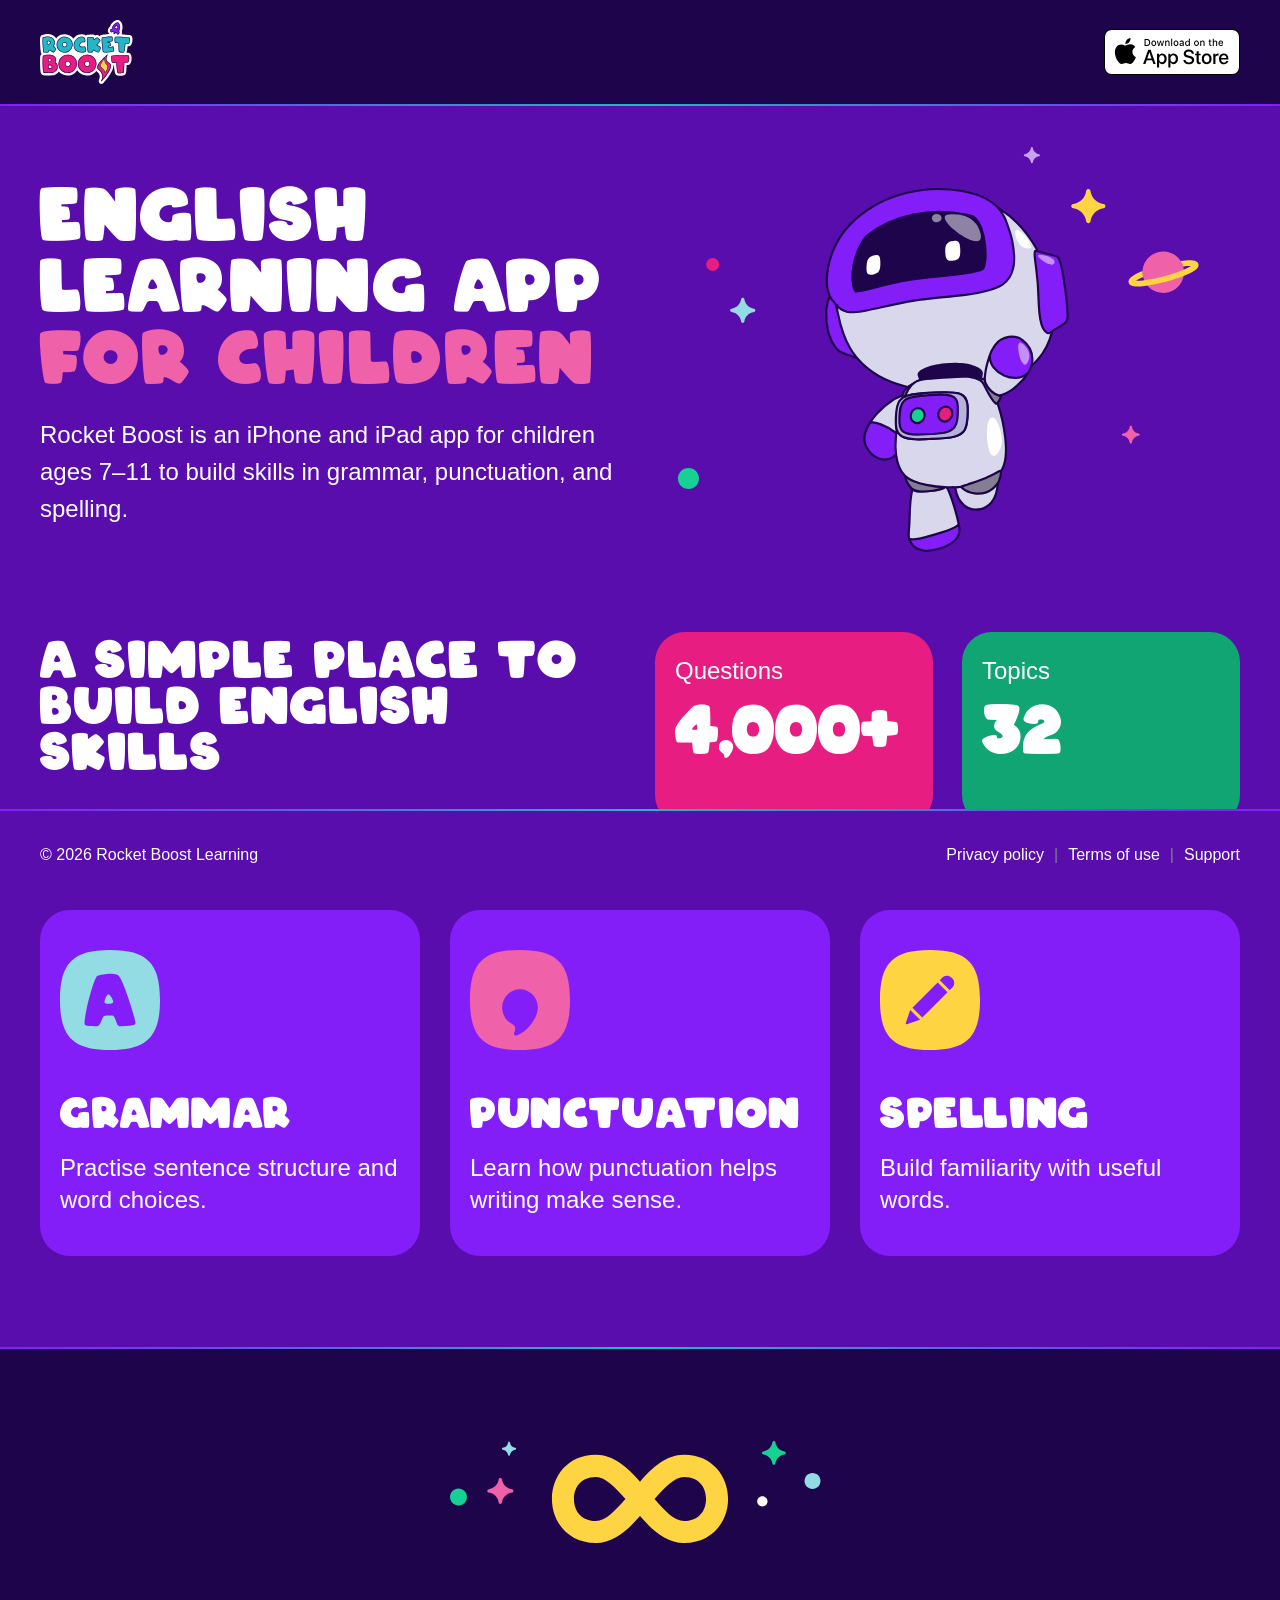
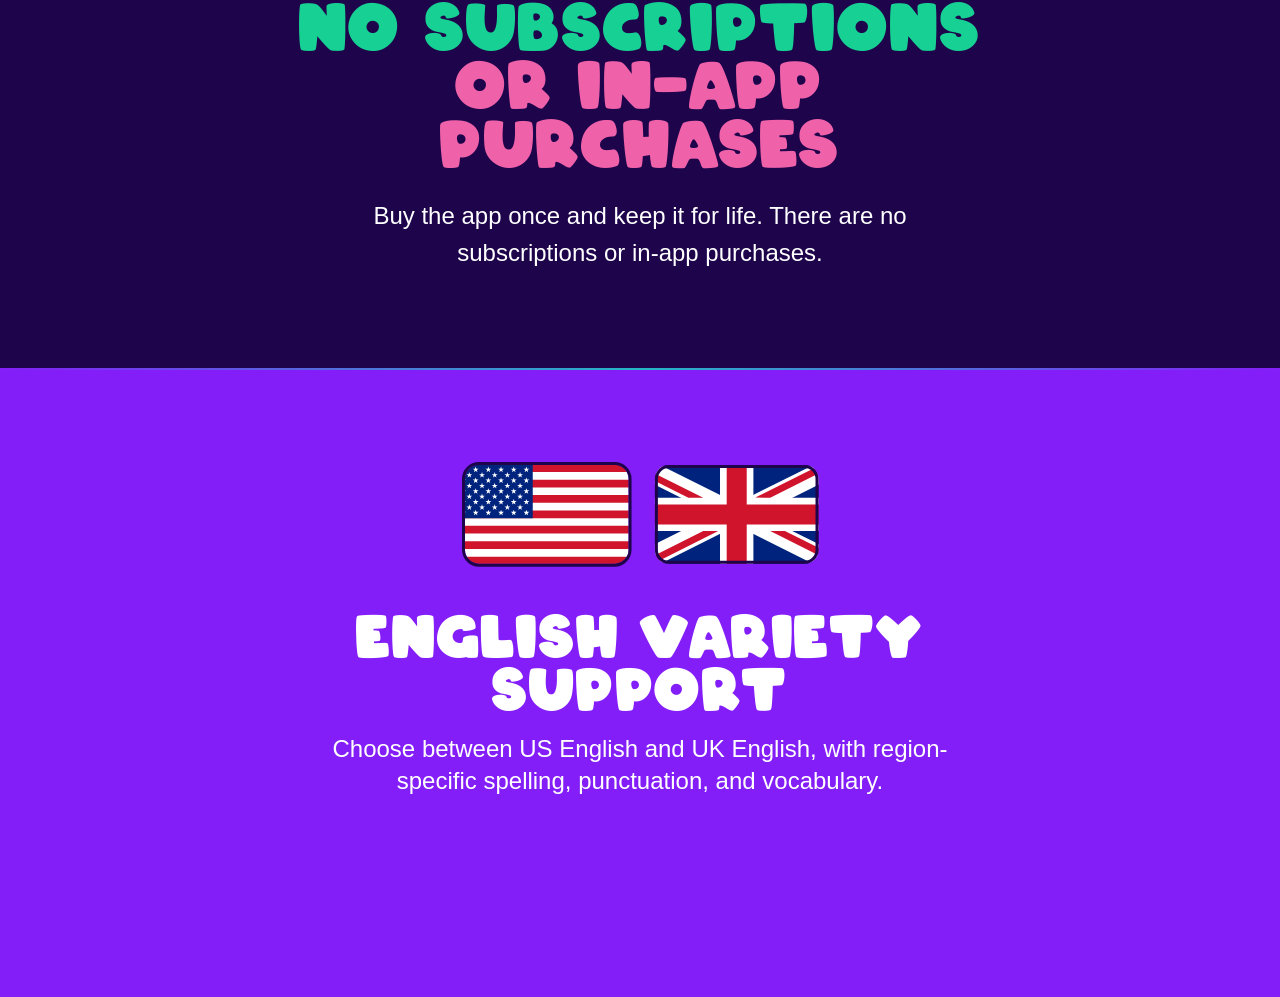
==== commit 51c2a232: "Replace coming soon with App Store badge" ====
--- a/index.html
+++ b/index.html
@@ -24,7 +24,9 @@
       <a class="brand" href="./index.html" aria-label="Rocket Boost home">
         <img class="brand-logo" src="./assets/logo.svg" alt="">
       </a>
-      <span class="app-store-status">Coming soon</span>
+      <a class="app-store-badge" href="https://apps.apple.com/us/app/rocket-boost/id6807046603" aria-label="Download Rocket Boost on the App Store">
+        <img src="./assets/appstorebadge.svg" alt="Download on the App Store">
+      </a>
     </div>
   </header>
 
@@ -32,7 +34,7 @@
     <section class="hero section-pad">
       <div class="shell hero-grid">
         <div class="hero-copy">
-          <p class="eyebrow"><span class="eyebrow-dot" aria-hidden="true"></span>Coming soon to the App Store</p>
+          <p class="eyebrow"><span class="eyebrow-dot" aria-hidden="true"></span>Available on the App Store</p>
           <h1>English learning app <em>for children</em></h1>
           <p class="hero-lede">Rocket Boost is an iPhone and iPad app for children ages 7–11 to build skills in grammar, punctuation, and spelling.</p>
         </div>
--- a/styles.css
+++ b/styles.css
@@ -54,7 +54,8 @@
 .brand-mark::before { content: ""; position: absolute; width: 9px; height: 9px; left: 10px; top: 7px; border: 2px solid white; border-radius: 50%; }
 .brand-mark span { position: absolute; bottom: -6px; left: 8px; border-left: 6px solid transparent; border-right: 6px solid transparent; border-top: 9px solid #ff8b4a; }
 .site-nav { display: flex; grid-column: 8 / -1; justify-self: end; align-items: center; gap: 26px; }
-.app-store-status { grid-column: 11 / -1; justify-self: end; color: white; font-family: var(--font-heading); font-size: 26px; letter-spacing: .04em; line-height: 1; text-transform: uppercase; white-space: nowrap; }
+.app-store-badge { grid-column: 11 / -1; justify-self: end; width: 136px; }
+.app-store-badge img { width: 100%; height: auto; }
 .site-nav a, .nav-cta { text-decoration: none; font-size: 14px; font-weight: 500; }
 .site-nav a { color: var(--muted); }
 .site-nav a:hover, .site-nav a:focus-visible { color: var(--purple); }
@@ -207,7 +208,7 @@
   .nav-wrap { grid-template-columns: repeat(6, minmax(0, 1fr)); }
   .nav-wrap .brand { grid-column: 1 / span 3; }
   .site-nav { grid-column: 4 / -1; }
-  .app-store-status { grid-column: 5 / -1; font-size: 22px; }
+  .app-store-badge { grid-column: 5 / -1; width: 136px; }
   .hero-grid { grid-template-columns: repeat(6, minmax(0, 1fr)); row-gap: 42px; }
   .hero-copy, .hero-art { grid-column: 1 / -1; }
   .hero-copy { max-width: 650px; }
@@ -251,7 +252,7 @@
   .nav-wrap { min-height: 70px; grid-template-columns: repeat(4, minmax(0, 1fr)); }
   .nav-wrap .brand { grid-column: 1 / span 2; }
   .site-nav { display: none; }
-  .app-store-status { grid-column: 3 / -1; font-size: 18px; }
+  .app-store-badge { grid-column: 3 / -1; width: 120px; }
   .nav-cta { margin-left: auto; padding: 8px 12px; font-size: 12px; }
   .section-pad { padding: 68px 0; }
   .hero { padding-top: 54px; padding-bottom: 56px; }
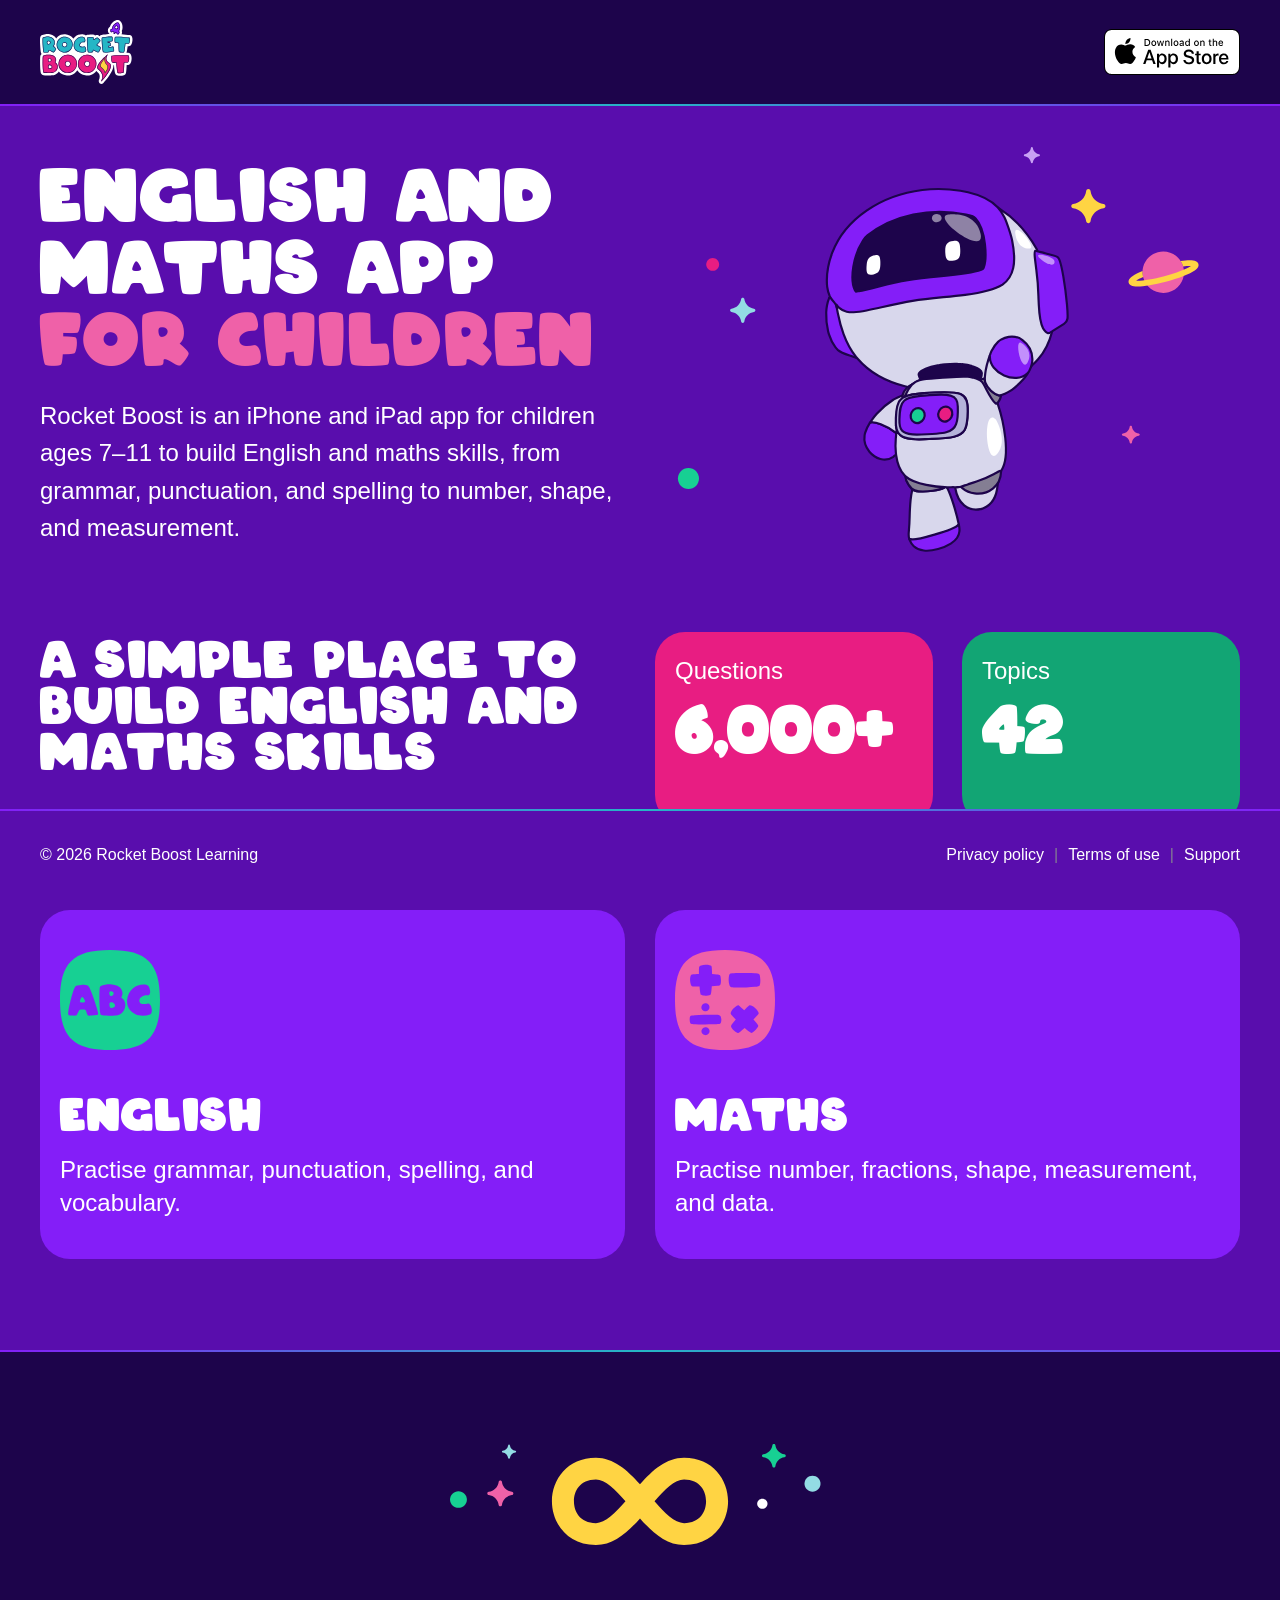
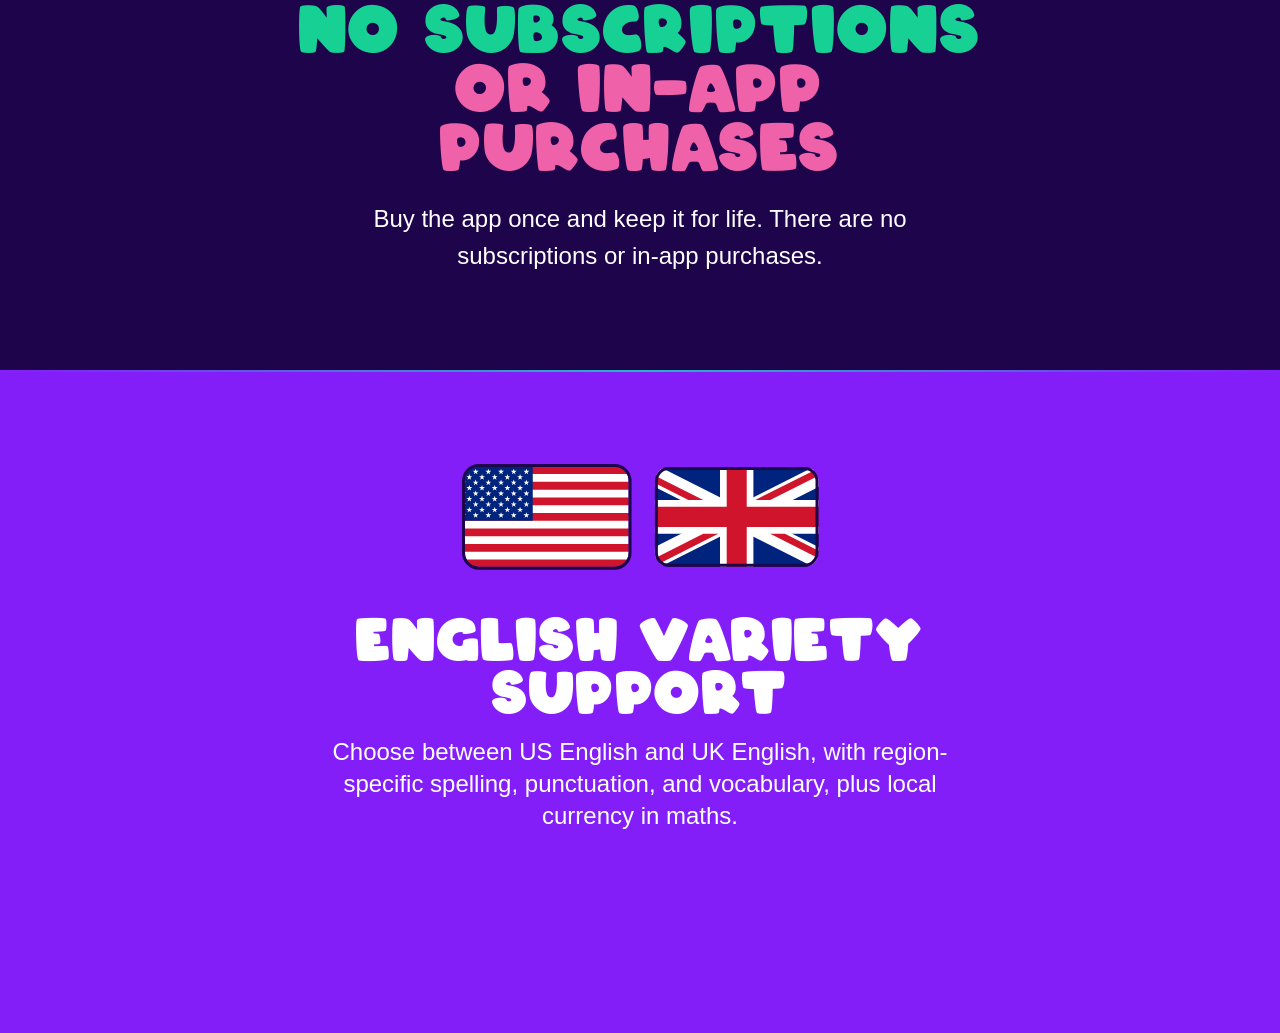
==== commit e844c975: "Add maths to website copy and note practice reminder Update the homepage for English and maths: titl" ====
--- a/index.html
+++ b/index.html
@@ -4,16 +4,16 @@
   <meta charset="utf-8">
   <meta name="viewport" content="width=device-width, initial-scale=1">
   <meta name="theme-color" content="#1b1235">
-  <meta name="description" content="Rocket Boost is an iPhone and iPad app for children ages 7–11 to build skills in grammar, punctuation, and spelling.">
+  <meta name="description" content="Rocket Boost is an iPhone and iPad app for children ages 7–11 to build English and maths skills, from grammar, punctuation, and spelling to number, shape, and measurement.">
   <meta property="og:type" content="website">
-  <meta property="og:title" content="Rocket Boost | English practice for children">
-  <meta property="og:description" content="An iPhone and iPad app that builds grammar, punctuation, and spelling skills, with optional Read Aloud support.">
+  <meta property="og:title" content="Rocket Boost | English and maths practice for children">
+  <meta property="og:description" content="An iPhone and iPad app that builds English and maths skills, with optional Read Aloud support.">
   <meta property="og:url" content="https://rocketboostlearning.github.io/">
   <meta name="twitter:card" content="summary">
-  <meta name="twitter:title" content="Rocket Boost | English practice for children">
-  <meta name="twitter:description" content="An iPhone and iPad app that builds grammar, punctuation, and spelling skills, with optional Read Aloud support.">
+  <meta name="twitter:title" content="Rocket Boost | English and maths practice for children">
+  <meta name="twitter:description" content="An iPhone and iPad app that builds English and maths skills, with optional Read Aloud support.">
   <link rel="canonical" href="https://rocketboostlearning.github.io/">
-  <title>Rocket Boost | English practice for children</title>
+  <title>Rocket Boost | English and maths practice for children</title>
   <link rel="stylesheet" href="./styles.css">
 </head>
 <body class="homepage">
@@ -35,8 +35,8 @@
       <div class="shell hero-grid">
         <div class="hero-copy">
           <p class="eyebrow"><span class="eyebrow-dot" aria-hidden="true"></span>Available on the App Store</p>
-          <h1>English learning app <em>for children</em></h1>
-          <p class="hero-lede">Rocket Boost is an iPhone and iPad app for children ages 7–11 to build skills in grammar, punctuation, and spelling.</p>
+          <h1>English and maths app <em>for children</em></h1>
+          <p class="hero-lede">Rocket Boost is an iPhone and iPad app for children ages 7–11 to build English and maths skills, from grammar, punctuation, and spelling to number, shape, and measurement.</p>
         </div>
         <div class="hero-art"><img src="./assets/hero.svg" alt=""></div>
       </div>
@@ -46,17 +46,16 @@
       <div class="shell compact-section">
         <div class="section-intro">
           <p class="kicker">About the app</p>
-          <h2>A simple place to <span>build English skills</span></h2>
+          <h2>A simple place to <span>build English and maths skills</span></h2>
           <p>Rocket Boost provides short practice activities, explanations and progress information in one app.</p>
         </div>
         <dl class="about-stats" aria-label="Rocket Boost at a glance">
-          <div class="about-stat"><dt>4,000+</dt><dd>Questions</dd></div>
-          <div class="about-stat"><dt>32</dt><dd>Topics</dd></div>
+          <div class="about-stat"><dt>6,000+</dt><dd>Questions</dd></div>
+          <div class="about-stat"><dt>42</dt><dd>Topics</dd></div>
         </dl>
         <div class="topic-grid" aria-label="Rocket Boost topics">
-          <article class="topic-card"><img class="topic-icon" src="./assets/grammar_icon.svg" alt=""><h3>Grammar</h3><p>Practise sentence structure and word choices.</p></article>
-          <article class="topic-card"><img class="topic-icon" src="./assets/punctuation_icon.svg" alt=""><h3>Punctuation</h3><p>Learn how punctuation helps writing make sense.</p></article>
-          <article class="topic-card"><img class="topic-icon" src="./assets/spelling_icon.svg" alt=""><h3>Spelling</h3><p>Build familiarity with useful words.</p></article>
+          <article class="topic-card"><img class="topic-icon" src="./assets/english_icon.svg" alt=""><h3>English</h3><p>Practise grammar, punctuation, spelling, and vocabulary.</p></article>
+          <article class="topic-card"><img class="topic-icon" src="./assets/maths_icon.svg" alt=""><h3>Maths</h3><p>Practise number, fractions, shape, measurement, and data.</p></article>
         </div>
       </div>
     </section>
@@ -76,7 +75,7 @@
         <img class="language-banner-flags" src="./assets/flags.svg" alt="US and UK flags">
         <div class="language-banner-copy">
           <h2 id="language-banner-title">English variety support</h2>
-          <p>Choose between US English and UK English, with region-specific spelling, punctuation, and vocabulary.</p>
+          <p>Choose between US English and UK English, with region-specific spelling, punctuation, and vocabulary, plus local currency in maths.</p>
         </div>
       </div>
     </section>
--- a/styles.css
+++ b/styles.css
@@ -54,8 +54,8 @@
 .brand-mark::before { content: ""; position: absolute; width: 9px; height: 9px; left: 10px; top: 7px; border: 2px solid white; border-radius: 50%; }
 .brand-mark span { position: absolute; bottom: -6px; left: 8px; border-left: 6px solid transparent; border-right: 6px solid transparent; border-top: 9px solid #ff8b4a; }
 .site-nav { display: flex; grid-column: 8 / -1; justify-self: end; align-items: center; gap: 26px; }
-.app-store-badge { grid-column: 11 / -1; justify-self: end; width: 136px; }
-.app-store-badge img { width: 100%; height: auto; }
+.app-store-badge { grid-column: 11 / -1; justify-self: end; height: 46px; }
+.app-store-badge img { width: auto; height: 100%; }
 .site-nav a, .nav-cta { text-decoration: none; font-size: 14px; font-weight: 500; }
 .site-nav a { color: var(--muted); }
 .site-nav a:hover, .site-nav a:focus-visible { color: var(--purple); }
@@ -89,10 +89,9 @@
 .about-stat dt { color: var(--purple); font-family: var(--font-heading); font-size: 38px; font-weight: 500; letter-spacing: -.03em; line-height: 1; }
 .about-stat dd { margin: 0; color: var(--muted); font-size: 13px; font-weight: 500; letter-spacing: .1em; text-transform: uppercase; }
 .topic-grid { display: grid; grid-column: 1 / -1; grid-template-columns: repeat(12, minmax(0, 1fr)); gap: var(--grid-gutter); }
-.topic-card { grid-column: span 4; min-height: 200px; padding: 23px; border-radius: 20px; background: #eee5ff; }
-.topic-card:nth-child(1) { grid-column: 1 / span 4; }
-.topic-card:nth-child(2) { grid-column: 5 / span 4; background: #fff1a8; }
-.topic-card:nth-child(3) { grid-column: 9 / -1; background: #dff3f6; }
+.topic-card { grid-column: span 6; min-height: 200px; padding: 23px; border-radius: 20px; background: #eee5ff; }
+.topic-card:nth-child(1) { grid-column: 1 / span 6; }
+.topic-card:nth-child(2) { grid-column: 7 / -1; background: #fff1a8; }
 .topic-icon { width: 43px; height: 43px; margin-bottom: 30px; }
 .topic-card h3 { margin-bottom: 8px; font-size: 23px; }
 .topic-card p { margin-bottom: 0; color: var(--muted); font-size: 13px; line-height: 1.45; }
@@ -135,7 +134,7 @@
 .homepage .about-stat dt { order: 2; color: white; font-size: clamp(38px, 28cqi, 92px); line-height: 1; }
 .homepage .about-stat dd { order: 1; color: white; font-size: 24px; font-weight: 500; letter-spacing: 0; text-transform: none; }
 .homepage .topic-card { container-type: inline-size; min-height: 340px; padding: 40px 20px; border-radius: 30px; background: var(--purple-1); }
-.homepage .topic-card:nth-child(2), .homepage .topic-card:nth-child(3) { background: var(--purple-1); }
+.homepage .topic-card:nth-child(2) { background: var(--purple-1); }
 .homepage .topic-icon { width: 100px; height: 100px; margin-bottom: 40px; }
 .homepage .topic-card h3 { margin-bottom: 24px; color: white; font-size: clamp(30px, 12cqi, 44px); }
 .homepage .topic-card p { color: white; font-size: 24px; line-height: 1.35; }
@@ -187,13 +186,6 @@
   .homepage .about-stats { grid-column: 1 / -1; grid-row: auto; }
 }
 
-@media (min-width: 901px) and (max-width: 1100px) {
-  .homepage .topic-card { grid-column: span 6; }
-  .homepage .topic-card:nth-child(1) { grid-column: 1 / span 6; }
-  .homepage .topic-card:nth-child(2) { grid-column: 7 / -1; }
-  .homepage .topic-card:nth-child(3) { grid-column: 1 / span 6; }
-}
-
 @media (min-width: 901px) and (max-width: 1280px) {
   .privacy-note > div:last-child { grid-column: 3 / span 8; }
 }
@@ -208,7 +200,7 @@
   .nav-wrap { grid-template-columns: repeat(6, minmax(0, 1fr)); }
   .nav-wrap .brand { grid-column: 1 / span 3; }
   .site-nav { grid-column: 4 / -1; }
-  .app-store-badge { grid-column: 5 / -1; width: 136px; }
+  .app-store-badge { grid-column: 5 / -1; height: 46px; }
   .hero-grid { grid-template-columns: repeat(6, minmax(0, 1fr)); row-gap: 42px; }
   .hero-copy, .hero-art { grid-column: 1 / -1; }
   .hero-copy { max-width: 650px; }
@@ -221,7 +213,6 @@
   .topic-card { grid-column: span 3; }
   .topic-card:nth-child(1) { grid-column: 1 / span 3; }
   .topic-card:nth-child(2) { grid-column: 4 / -1; }
-  .topic-card:nth-child(3) { grid-column: 1 / span 3; }
   .privacy-note { grid-template-columns: repeat(6, minmax(0, 1fr)); }
   .privacy-note > div:last-child { grid-column: 1 / -1; }
   .footer-bottom { grid-template-columns: repeat(6, minmax(0, 1fr)); }
@@ -252,7 +243,7 @@
   .nav-wrap { min-height: 70px; grid-template-columns: repeat(4, minmax(0, 1fr)); }
   .nav-wrap .brand { grid-column: 1 / span 2; }
   .site-nav { display: none; }
-  .app-store-badge { grid-column: 3 / -1; width: 120px; }
+  .app-store-badge { grid-column: 3 / -1; height: 46px; }
   .nav-cta { margin-left: auto; padding: 8px 12px; font-size: 12px; }
   .section-pad { padding: 68px 0; }
   .hero { padding-top: 54px; padding-bottom: 56px; }
@@ -261,7 +252,7 @@
   .compact-section, .hero-grid, .privacy-note, .pricing-infinity-wrap, .footer-bottom { grid-template-columns: repeat(4, minmax(0, 1fr)); }
   .section-intro, .about-stats, .topic-grid, .hero-copy, .hero-art, .privacy-note > div:last-child, .footer-bottom > :first-child, .footer-bottom > :last-child { grid-column: 1 / -1; }
   .about-stats, .topic-grid { grid-template-columns: 1fr; }
-  .about-stat, .about-stat:nth-child(2), .topic-card, .topic-card:nth-child(1), .topic-card:nth-child(2), .topic-card:nth-child(3) { grid-column: 1; }
+  .about-stat, .about-stat:nth-child(2), .topic-card, .topic-card:nth-child(1), .topic-card:nth-child(2) { grid-column: 1; }
   .topic-card { min-height: auto; }
   .topic-icon { margin-bottom: 22px; }
   .privacy-note { row-gap: 28px; }
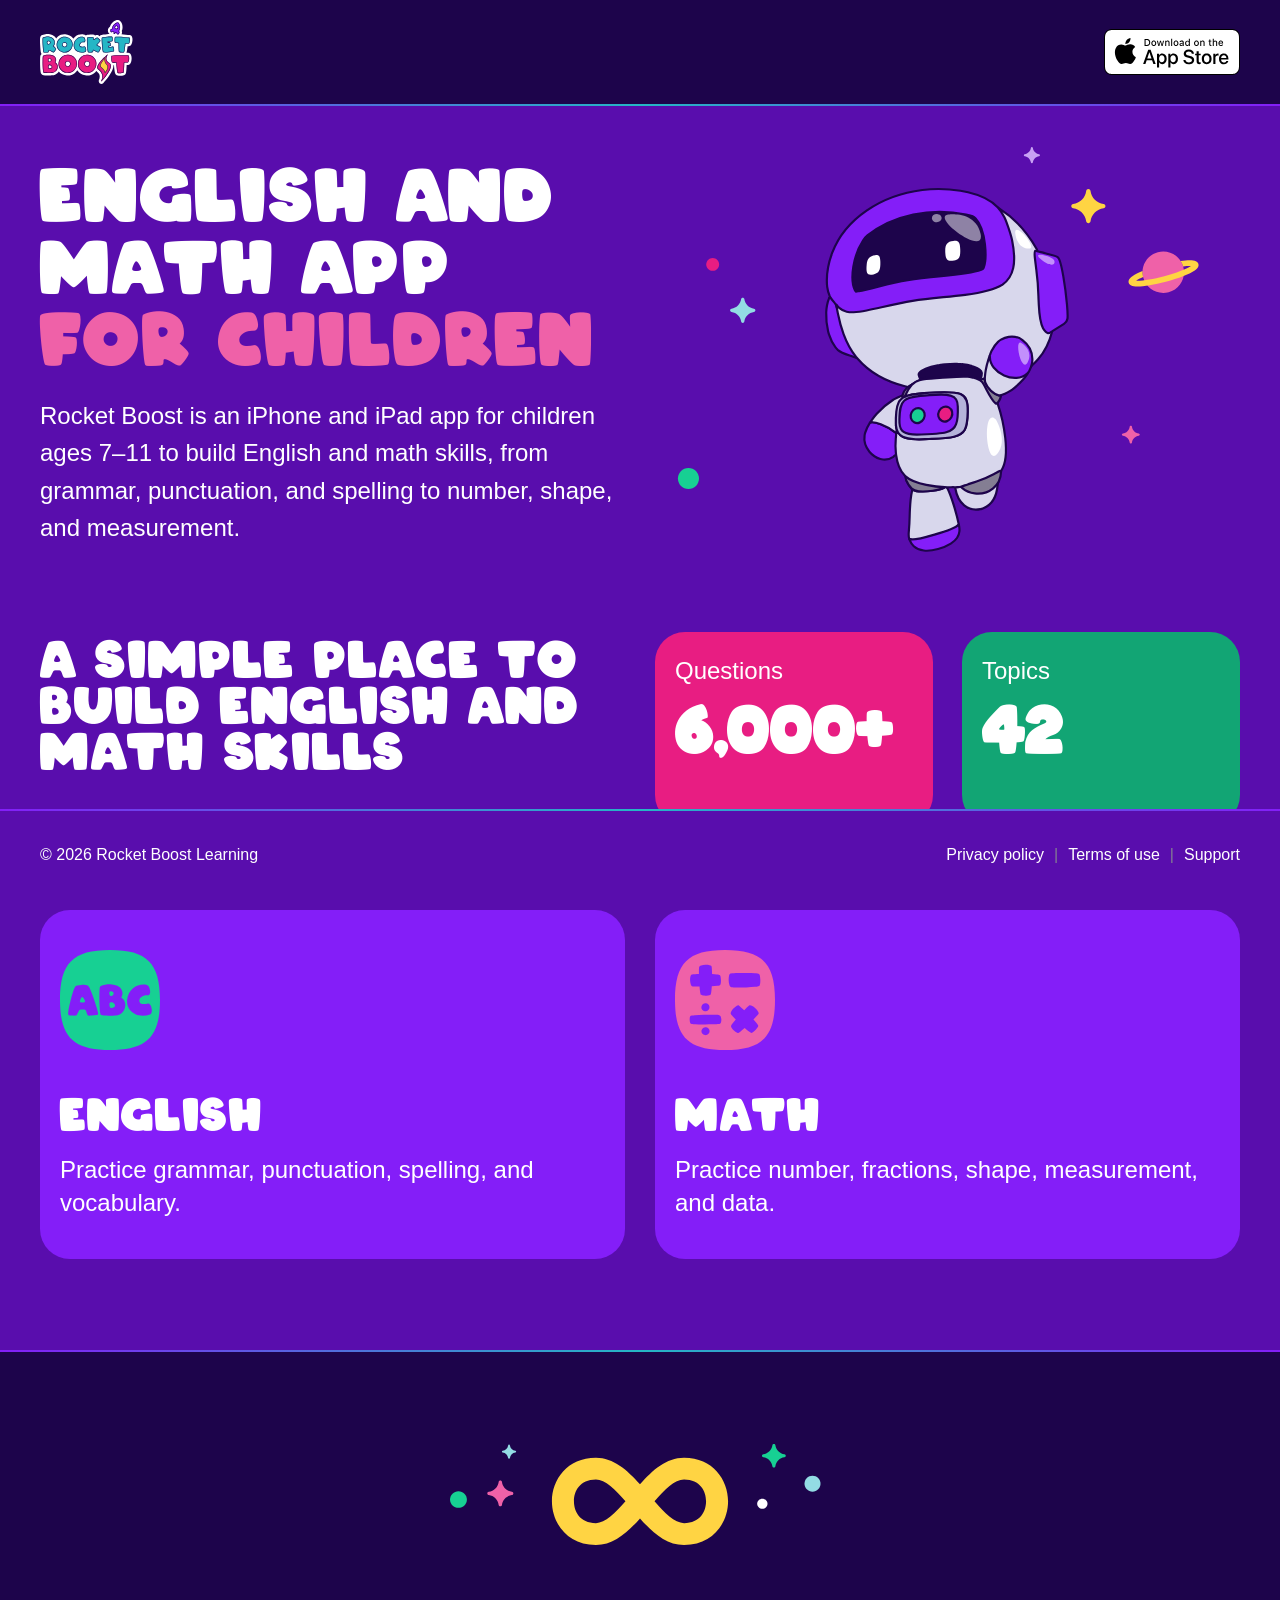
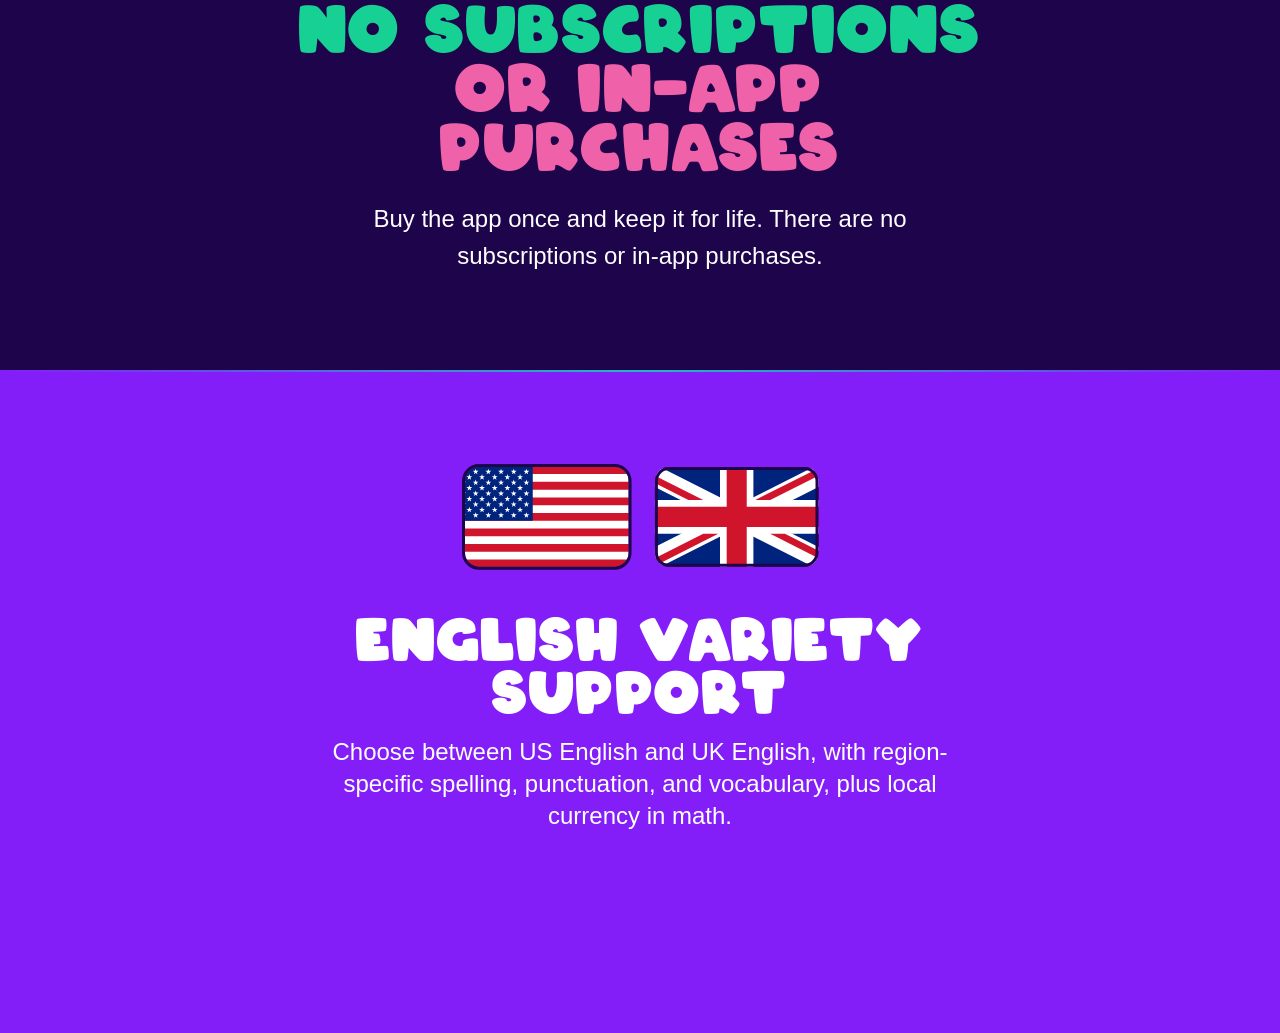
==== commit d01449ae: "Show US spellings to US visitors Pages stay written in UK English. A small script (locale.js) swaps " ====
--- a/index.html
+++ b/index.html
@@ -13,7 +13,7 @@
   <meta name="twitter:title" content="Rocket Boost | English and maths practice for children">
   <meta name="twitter:description" content="An iPhone and iPad app that builds English and maths skills, with optional Read Aloud support.">
   <link rel="canonical" href="https://rocketboostlearning.github.io/">
-  <title>Rocket Boost | English and maths practice for children</title>
+  <title data-us="Rocket Boost | English and math practice for children">Rocket Boost | English and maths practice for children</title>
   <link rel="stylesheet" href="./styles.css">
 </head>
 <body class="homepage">
@@ -35,8 +35,8 @@
       <div class="shell hero-grid">
         <div class="hero-copy">
           <p class="eyebrow"><span class="eyebrow-dot" aria-hidden="true"></span>Available on the App Store</p>
-          <h1>English and maths app <em>for children</em></h1>
-          <p class="hero-lede">Rocket Boost is an iPhone and iPad app for children ages 7–11 to build English and maths skills, from grammar, punctuation, and spelling to number, shape, and measurement.</p>
+          <h1>English and <span data-us="math">maths</span> app <em>for children</em></h1>
+          <p class="hero-lede">Rocket Boost is an iPhone and iPad app for children ages 7–11 to build English and <span data-us="math">maths</span> skills, from grammar, punctuation, and spelling to number, shape, and measurement.</p>
         </div>
         <div class="hero-art"><img src="./assets/hero.svg" alt=""></div>
       </div>
@@ -46,7 +46,7 @@
       <div class="shell compact-section">
         <div class="section-intro">
           <p class="kicker">About the app</p>
-          <h2>A simple place to <span>build English and maths skills</span></h2>
+          <h2>A simple place to <span>build English and <span data-us="math">maths</span> skills</span></h2>
           <p>Rocket Boost provides short practice activities, explanations and progress information in one app.</p>
         </div>
         <dl class="about-stats" aria-label="Rocket Boost at a glance">
@@ -54,8 +54,8 @@
           <div class="about-stat"><dt>42</dt><dd>Topics</dd></div>
         </dl>
         <div class="topic-grid" aria-label="Rocket Boost topics">
-          <article class="topic-card"><img class="topic-icon" src="./assets/english_icon.svg" alt=""><h3>English</h3><p>Practise grammar, punctuation, spelling, and vocabulary.</p></article>
-          <article class="topic-card"><img class="topic-icon" src="./assets/maths_icon.svg" alt=""><h3>Maths</h3><p>Practise number, fractions, shape, measurement, and data.</p></article>
+          <article class="topic-card"><img class="topic-icon" src="./assets/english_icon.svg" alt=""><h3>English</h3><p><span data-us="Practice">Practise</span> grammar, punctuation, spelling, and vocabulary.</p></article>
+          <article class="topic-card"><img class="topic-icon" src="./assets/maths_icon.svg" alt=""><h3 data-us="Math">Maths</h3><p><span data-us="Practice">Practise</span> number, fractions, shape, measurement, and data.</p></article>
         </div>
       </div>
     </section>
@@ -75,7 +75,7 @@
         <img class="language-banner-flags" src="./assets/flags.svg" alt="US and UK flags">
         <div class="language-banner-copy">
           <h2 id="language-banner-title">English variety support</h2>
-          <p>Choose between US English and UK English, with region-specific spelling, punctuation, and vocabulary, plus local currency in maths.</p>
+          <p>Choose between US English and UK English, with region-specific spelling, punctuation, and vocabulary, plus local currency in <span data-us="math">maths</span>.</p>
         </div>
       </div>
     </section>
@@ -88,5 +88,6 @@
       <nav class="footer-bar-links" aria-label="Footer navigation"><a href="./privacy.html">Privacy policy</a><span aria-hidden="true">|</span><a href="./terms.html">Terms of use</a><span aria-hidden="true">|</span><a href="mailto:rocketboostlearning@gmail.com">Support</a></nav>
     </div>
   </footer>
+  <script src="./locale.js"></script>
 </body>
 </html>
